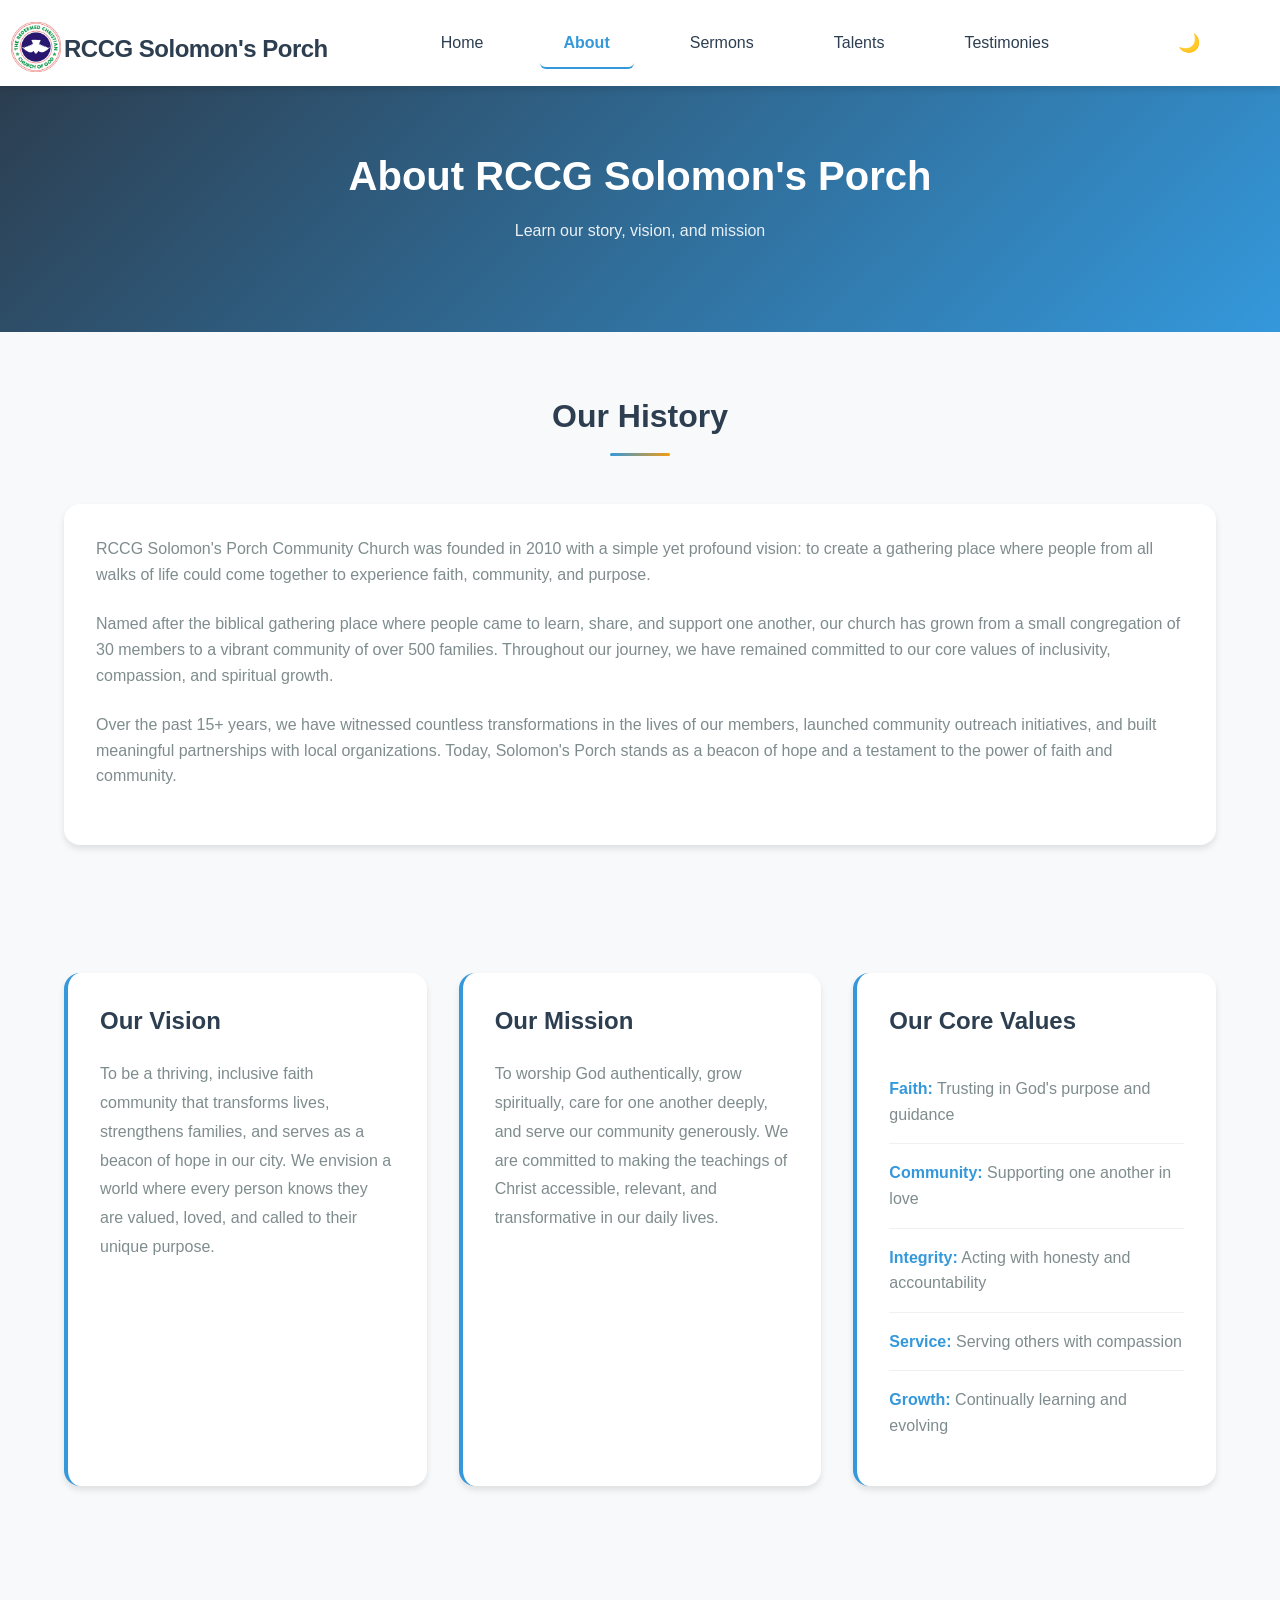
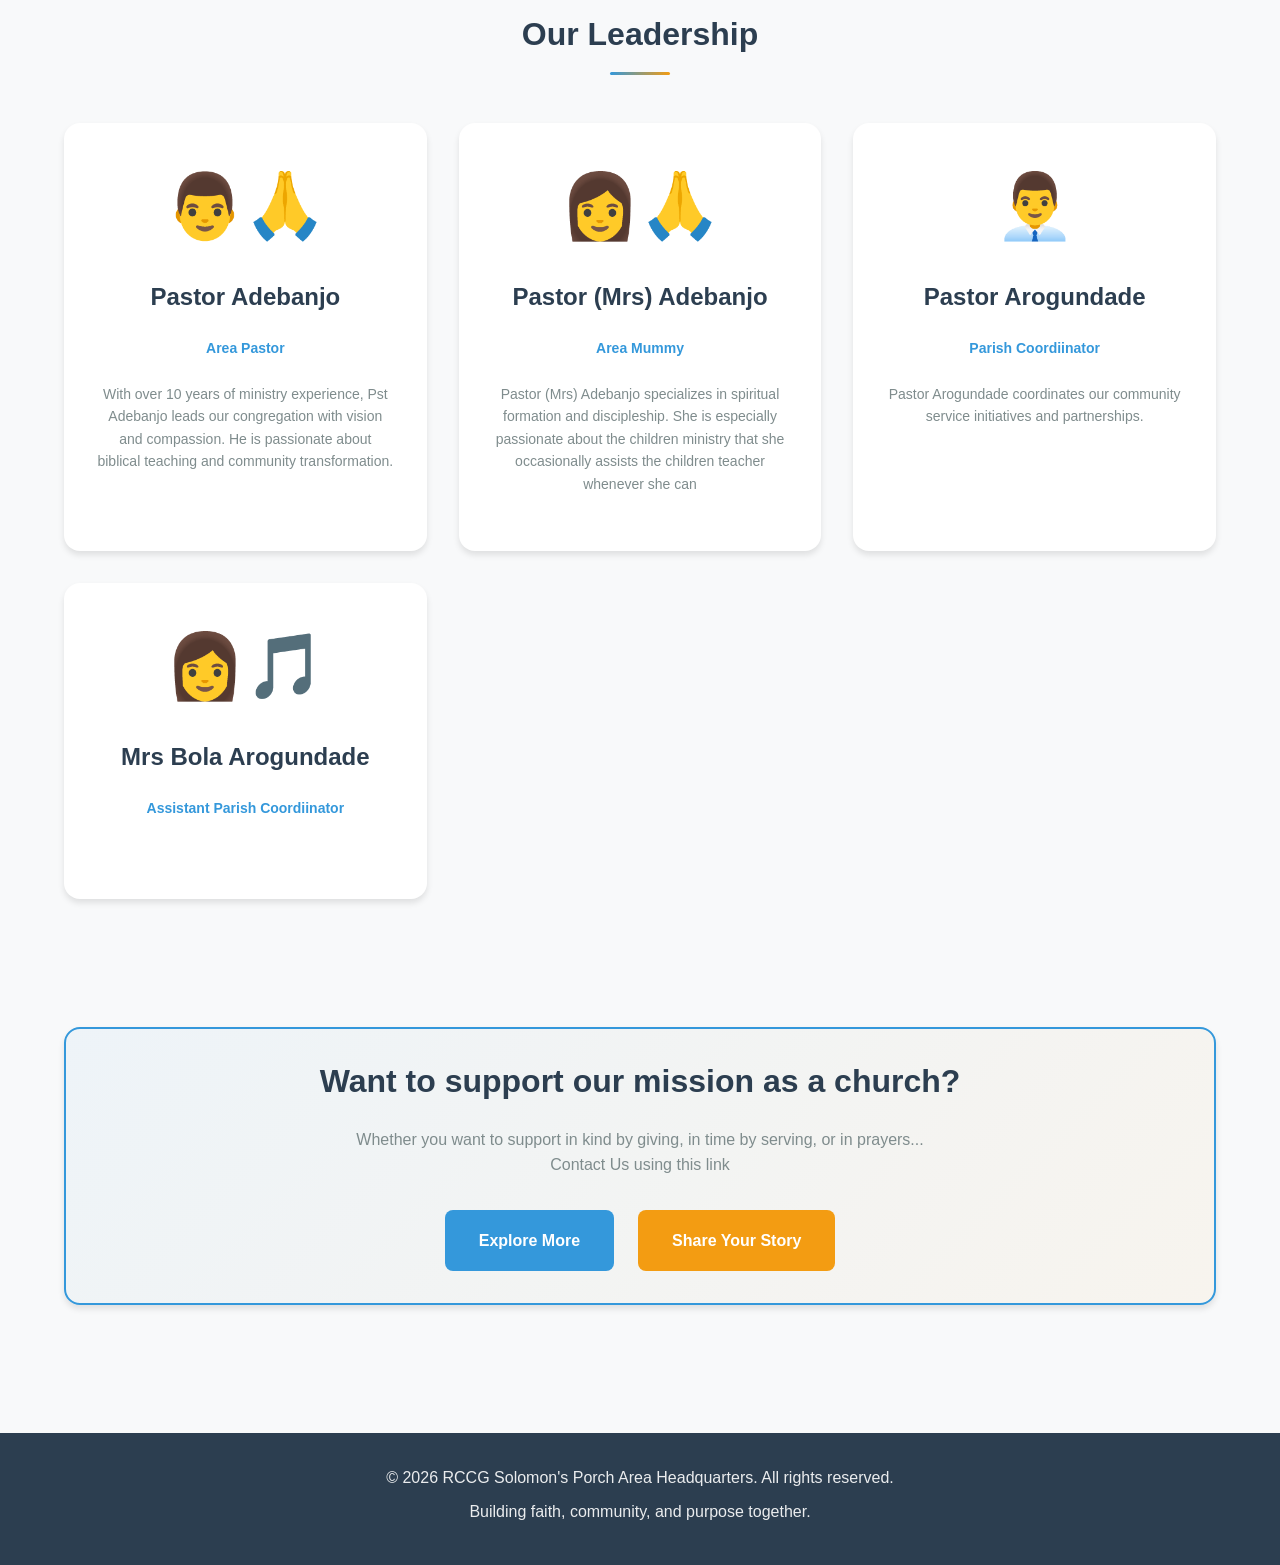
==== about.html @ d2334093 "Add backend storage for testimonies using Netlify Functions - Create testimonies.js Netlify function" ====
<!DOCTYPE html>
<html lang="en">
<head>
    <meta charset="UTF-8">
    <meta name="viewport" content="width=device-width, initial-scale=1.0">
    <title>About - RCCG Solomon's Porch Area</title>
    <link rel="stylesheet" href="css/styles.css">
</head>
<body>
    <!-- Navigation Header -->
    <header class="header">
        <nav class="navbar">
            <div class="navbar-container">
                <div class="navbar-brand">
                    <img src="images/rccglogo.png" alt="logo">
                    <h1 class="church-name">RCCG Solomon's Porch</h1>
                </div>
                <ul class="nav-menu">
                    <li><a href="index.html" class="nav-link">Home</a></li>
                    <li><a href="about.html" class="nav-link active">About</a></li>
                    <li><a href="sermons.html" class="nav-link">Sermons</a></li>
                    <li><a href="talents.html" class="nav-link">Talents</a></li>
                    <li><a href="testimonials.html" class="nav-link">Testimonies</a></li>
                </ul>
                <button class="dark-mode-toggle" id="darkModeBtn" aria-label="Toggle dark mode">🌙</button>
            </div>
        </nav>
    </header>

    <main>
        <!-- Page Header -->
        <section class="page-header">
            <div class="container">
                <h1>About RCCG Solomon's Porch</h1>
                <p>Learn our story, vision, and mission</p>
            </div>
        </section>

        <!-- Church History Section -->
        <section class="section">
            <div class="container">
                <h2 class="section-title">Our History</h2>
                <div class="content-box">
                    <p>RCCG Solomon's Porch Community Church was founded in 2010 with a simple yet profound vision: to create a gathering place where people from all walks of life could come together to experience faith, community, and purpose.</p>
                    <p>Named after the biblical gathering place where people came to learn, share, and support one another, our church has grown from a small congregation of 30 members to a vibrant community of over 500 families. Throughout our journey, we have remained committed to our core values of inclusivity, compassion, and spiritual growth.</p>
                    <p>Over the past 15+ years, we have witnessed countless transformations in the lives of our members, launched community outreach initiatives, and built meaningful partnerships with local organizations. Today, Solomon's Porch stands as a beacon of hope and a testament to the power of faith and community.</p>
                </div>
            </div>
        </section>

        <!-- Vision & Mission Section -->
        <section class="section vision-mission-section">
            <div class="container">
                <div class="vision-mission-grid">
                    <!-- Vision -->
                    <div class="vision-mission-card">
                        <h3>Our Vision</h3>
                        <p class="vision-mission-text">To be a thriving, inclusive faith community that transforms lives, strengthens families, and serves as a beacon of hope in our city. We envision a world where every person knows they are valued, loved, and called to their unique purpose.</p>
                    </div>

                    <!-- Mission -->
                    <div class="vision-mission-card">
                        <h3>Our Mission</h3>
                        <p class="vision-mission-text">To worship God authentically, grow spiritually, care for one another deeply, and serve our community generously. We are committed to making the teachings of Christ accessible, relevant, and transformative in our daily lives.</p>
                    </div>

                    <!-- Core Values -->
                    <div class="vision-mission-card">
                        <h3>Our Core Values</h3>
                        <ul class="values-list">
                            <li><strong>Faith:</strong> Trusting in God's purpose and guidance</li>
                            <li><strong>Community:</strong> Supporting one another in love</li>
                            <li><strong>Integrity:</strong> Acting with honesty and accountability</li>
                            <li><strong>Service:</strong> Serving others with compassion</li>
                            <li><strong>Growth:</strong> Continually learning and evolving</li>
                        </ul>
                    </div>
                </div>
            </div>
        </section>

        <!-- Leadership Section -->
        <section class="section">
            <div class="container">
                <h2 class="section-title">Our Leadership</h2>
                <div class="leadership-grid">
                    <!-- Pastor 1 -->
                    <div class="leadership-card">
                        <div class="leader-avatar">👨‍🙏</div>
                        <h3>Pastor Adebanjo</h3>
                        <p class="leadership-role">Area Pastor</p>
                        <p class="leadership-bio">With over 10 years of ministry experience, Pst Adebanjo leads our congregation with vision and compassion. He is passionate about biblical teaching and community transformation.</p>
                    </div>

                    <!-- Pastor 2 -->
                    <div class="leadership-card">
                        <div class="leader-avatar">👩‍🙏</div>
                        <h3>Pastor (Mrs) Adebanjo</h3>
                        <p class="leadership-role">Area Mummy</p>
                        <p class="leadership-bio">Pastor (Mrs) Adebanjo specializes in spiritual formation and discipleship. She is especially passionate about the children ministry that she occasionally assists the children teacher whenever she can</p>
                    </div>

                    <!-- Director -->
                    <div class="leadership-card">
                        <div class="leader-avatar">👨‍💼</div>
                        <h3>Pastor Arogundade</h3>
                        <p class="leadership-role">Parish Coordiinator</p>
                        <p class="leadership-bio">Pastor Arogundade coordinates our community service initiatives and partnerships.</p>
                    </div>

                    <!-- Music Director -->
                    <div class="leadership-card">
                        <div class="leader-avatar">👩‍🎵</div>
                        <h3>Mrs Bola Arogundade</h3>
                        <p class="leadership-role">Assistant Parish Coordiinator</p>
                        <p class="leadership-bio"></p>
                    </div>
                </div>
            </div>
        </section>

        <!-- Contact CTA Section -->
        <section class="section cta-section">
            <div class="container">
                <div class="content-box cta-box">
                    <h2>Want to support our mission as a church?</h2>
                    <p>Whether you want to support in kind by giving, in time by serving, or in prayers...<br>Contact Us using this link</p>
                    <div class="cta-buttons">
                        <a href="index.html" class="btn btn-primary">Explore More</a>
                        <a href="testimonials.html" class="btn btn-secondary">Share Your Story</a>
                    </div>
                </div>
            </div>
        </section>
    </main>

    <!-- Footer -->
    <footer class="footer">
        <div class="container">
            <p>&copy; 2026 RCCG Solomon's Porch Area Headquarters. All rights reserved.</p>
            <p>Building faith, community, and purpose together.</p>
        </div>
    </footer>

    <script src="js/main.js"></script>
</body>
</html>
---- css/styles.css ----
/* ========================================
   SOLOMON'S PORCH - CHURCH WEB APPLICATION
   Modern, Responsive, Church-Appropriate Design
   ======================================== */

/* ========================================
   1. CSS VARIABLES & ROOT STYLES
   ======================================== */

:root {
    /* Primary Colors - Church-Appropriate */
    --primary-color: #2c3e50;      /* Deep Navy Blue */
    --secondary-color: #3498db;    /* Soft Blue */
    --accent-color: #f39c12;       /* Gold */
    --success-color: #27ae60;      /* Soft Green */
    --danger-color: #e74c3c;       /* Soft Red */
    --light-bg: #f8f9fa;           /* Light Gray */
    --white: #ffffff;
    --dark-text: #2c3e50;
    --light-text: #7f8c8d;

    /* Dark Mode Colors */
    --dark-bg: #1a1a1a;
    --dark-card: #2d2d2d;
    --dark-text-primary: #f8f9fa;
    --dark-text-secondary: #b0b0b0;

    /* Spacing System */
    --spacing-xs: 0.5rem;
    --spacing-sm: 1rem;
    --spacing-md: 1.5rem;
    --spacing-lg: 2rem;
    --spacing-xl: 3rem;
    --spacing-2xl: 4rem;

    /* Typography */
    --font-family: 'Segoe UI', Tahoma, Geneva, Verdana, sans-serif;
    --font-size-xs: 0.75rem;
    --font-size-sm: 0.875rem;
    --font-size-base: 1rem;
    --font-size-lg: 1.125rem;
    --font-size-xl: 1.5rem;
    --font-size-2xl: 2rem;
    --font-size-3xl: 2.5rem;

    /* Border Radius */
    --radius-sm: 0.375rem;
    --radius-md: 0.5rem;
    --radius-lg: 1rem;
    --radius-xl: 1.5rem;

    /* Shadows */
    --shadow-sm: 0 1px 2px rgba(0, 0, 0, 0.05);
    --shadow-md: 0 4px 6px rgba(0, 0, 0, 0.1);
    --shadow-lg: 0 10px 15px rgba(0, 0, 0, 0.1);
    --shadow-xl: 0 20px 25px rgba(0, 0, 0, 0.15);

    /* Transitions */
    --transition: all 0.3s ease;
}

/* Dark Mode */
body.dark-mode {
    --light-bg: var(--dark-bg);
    --white: var(--dark-card);
    --dark-text: var(--dark-text-primary);
    --light-text: var(--dark-text-secondary);
}

/* ========================================
   2. RESET & BASE STYLES
   ======================================== */

* {
    margin: 0;
    padding: 0;
    box-sizing: border-box;
}

html {
    scroll-behavior: smooth;
}

body {
    font-family: var(--font-family);
    font-size: var(--font-size-base);
    line-height: 1.6;
    color: var(--dark-text);
    background-color: var(--light-bg);
    transition: var(--transition);
}

img{
    width: 50px;
    display: flex;
    align-items: center;
    justify-content: center;
    margin-left: -20%;
    margin-top: 0;
    margin-bottom: -15%;
}

.gallery-grid {
    display: grid;
    grid-template-columns: repeat(auto-fit, minmax(250px, 1fr));
    gap: var(--spacing-lg);
    margin-top: var(--spacing-lg);
}

.gallery-grid img {
    width: 100%;
    height: 250px;
    object-fit: cover;
    border-radius: 30px;
    display: block;
}

.gallery-grid h1 {
    text-align: center;
    font-size: var(--font-size-lg);
    margin-top: var(--spacing-md);
    margin-bottom: 0;
}

.gallery-grid img:hover{
    transform: translateY(-20px);
    transition: background 0.5s, transform 0.5s;
}

/* Excerpts Section */
.excerpts-grid {
    display: grid;
    grid-template-columns: repeat(auto-fit, minmax(250px, 1fr));
    gap: var(--spacing-lg);
    margin-top: var(--spacing-lg);
}

.excerpt-item {
    text-align: center;
    background-color: var(--white);
    border-radius: var(--radius-lg);
    padding: var(--spacing-md);
    box-shadow: var(--shadow-md);
    transition: var(--transition);
}

.excerpt-item:hover {
    transform: translateY(-5px);
    box-shadow: var(--shadow-lg);
}

.excerpt-item img {
    width: 100%;
    height: 200px;
    object-fit: cover;
    border-radius: var(--radius-md);
    margin-bottom: var(--spacing-sm);
    margin-left: auto;
}

.excerpt-caption {
    font-size: var(--font-size-sm);
    color: var(--dark-text);
    font-weight: 500;
    margin: 0;
}

/* ========================================
   3. TYPOGRAPHY
   ======================================== */

h1, h2, h3, h4, h5, h6 {
    font-weight: 600;
    line-height: 1.3;
    margin-bottom: var(--spacing-md);
    color: var(--primary-color);
}

h1 {
    font-size: var(--font-size-3xl);
}

h2 {
    font-size: var(--font-size-2xl);
}

h3 {
    font-size: var(--font-size-xl);
}

p {
    margin-bottom: var(--spacing-md);
    color: var(--light-text);
}

a {
    color: var(--secondary-color);
    text-decoration: none;
    transition: var(--transition);
}

a:hover {
    color: var(--accent-color);
}

/* ========================================
   4. CONTAINER & LAYOUT UTILITIES
   ======================================== */

.container {
    max-width: 1200px;
    margin: 0 auto;
    padding: 0 var(--spacing-md);
}

.section {
    padding: var(--spacing-2xl) 0;
}

.section-title {
    text-align: center;
    margin-bottom: var(--spacing-xl);
    position: relative;
    display: inline-block;
    width: 100%;
}

.section-title::after {
    content: '';
    display: block;
    width: 60px;
    height: 3px;
    background: linear-gradient(90deg, var(--secondary-color), var(--accent-color));
    margin: var(--spacing-sm) auto 0;
    border-radius: var(--radius-md);
}

.section-footer {
    text-align: center;
    margin-top: var(--spacing-xl);
}

/* ========================================
   5. HEADER & NAVIGATION
   ======================================== */

.header {
    background-color: var(--white);
    box-shadow: var(--shadow-md);
    position: sticky;
    top: 0;
    z-index: 100;
    transition: var(--transition);
}

.navbar {
    padding: var(--spacing-sm) 0;
    position: relative;
}

.navbar-container {
    max-width: 1200px;
    margin: 0 auto;
    padding: 0 var(--spacing-md);
    display: flex;
    justify-content: space-between;
    align-items: center;
    flex-wrap: wrap;
    gap: var(--spacing-md);
    position: relative;
}

.navbar-brand {
    flex-shrink: 0;
}

.church-name {
    font-size: var(--font-size-xl);
    color: var(--primary-color);
    margin: 0;
    font-weight: 700;
    letter-spacing: -0.5px;
}

.nav-menu {
    display: flex;
    list-style: none;
    gap: var(--spacing-lg);
    flex: 1;
    justify-content: center;
}

.nav-link {
    font-weight: 500;
    color: var(--dark-text);
    padding: var(--spacing-sm) var(--spacing-md);
    border-radius: var(--radius-sm);
    transition: var(--transition);
    position: relative;
}

.nav-link:hover {
    color: var(--secondary-color);
    background-color: rgba(52, 152, 219, 0.1);
}

.nav-link.active {
    color: var(--secondary-color);
    font-weight: 600;
    border-bottom: 2px solid var(--secondary-color);
}

/* Dark Mode Toggle */
.dark-mode-toggle {
    background: none;
    border: none;
    font-size: var(--font-size-lg);
    cursor: pointer;
    padding: var(--spacing-sm);
    border-radius: var(--radius-md);
    transition: var(--transition);
    display: flex;
    align-items: center;
    justify-content: center;
}

.dark-mode-toggle:hover {
    background-color: rgba(52, 152, 219, 0.1);
    transform: scale(1.1);
}

/* ========================================
   6. HERO SECTION
   ======================================== */

.hero {
    background: linear-gradient(135deg, var(--primary-color), var(--secondary-color));
    color: var(--white);
    padding: var(--spacing-2xl) var(--spacing-md);
    text-align: center;
    position: relative;
    overflow: hidden;
    min-height: 500px;
    display: flex;
    align-items: center;
    justify-content: center;
}

.hero::before {
    content: '';
    position: absolute;
    top: -50%;
    right: -10%;
    width: 600px;
    height: 600px;
    background: radial-gradient(circle, rgba(243, 156, 18, 0.1) 0%, transparent 70%);
    border-radius: 50%;
    animation: float 20s ease-in-out infinite;
}

.hero-overlay {
    position: absolute;
    top: 0;
    left: 0;
    right: 0;
    bottom: 0;
    background: rgba(0, 0, 0, 0.2);
    z-index: 1;
}

.hero-content {
    position: relative;
    z-index: 2;
    max-width: 800px;
}

.hero-title {
    font-size: var(--font-size-3xl);
    margin-bottom: var(--spacing-md);
    color: var(--white);
}

.hero-motto {
    font-size: var(--font-size-lg);
    margin-bottom: var(--spacing-xl);
    color: rgba(255, 255, 255, 0.9);
    font-style: italic;
}

.hero-buttons {
    display: flex;
    gap: var(--spacing-md);
    justify-content: center;
    flex-wrap: wrap;
}

/* ========================================
   7. BUTTONS
   ======================================== */

.btn {
    display: inline-block;
    padding: var(--spacing-sm) var(--spacing-lg);
    border: 2px solid transparent;
    border-radius: var(--radius-md);
    font-weight: 600;
    cursor: pointer;
    transition: var(--transition);
    text-align: center;
    font-size: var(--font-size-base);
    white-space: nowrap;
}

.btn:hover {
    transform: translateY(-2px);
    box-shadow: var(--shadow-lg);
}

.btn:active {
    transform: translateY(0);
}

.btn-primary {
    background-color: var(--secondary-color);
    color: var(--white);
}

.btn-primary:hover {
    background-color: #2980b9;
    color: var(--white);
}

.btn-secondary {
    background-color: var(--accent-color);
    color: var(--white);
}

.btn-secondary:hover {
    background-color: #e67e22;
    color: var(--white);
}

.btn-outline {
    border: 2px solid var(--secondary-color);
    color: var(--secondary-color);
    background-color: transparent;
}

.btn-outline:hover {
    background-color: var(--secondary-color);
    color: var(--white);
}

.btn-danger {
    background-color: var(--danger-color);
    color: var(--white);
}

.btn-danger:hover {
    background-color: #c0392b;
}

.btn.full-width {
    width: 100%;
}

/* ========================================
   8. FORMS
   ======================================== */

.form {
    display: flex;
    flex-direction: column;
    gap: var(--spacing-md);
}

.form-group {
    display: flex;
    flex-direction: column;
}

.form-group label {
    margin-bottom: var(--spacing-xs);
    font-weight: 500;
    color: var(--dark-text);
}

.form-group input,
.form-group textarea,
.form-group select {
    padding: var(--spacing-sm);
    border: 1px solid #e0e0e0;
    border-radius: var(--radius-md);
    font-family: var(--font-family);
    font-size: var(--font-size-base);
    color: var(--dark-text);
    background-color: var(--white);
    transition: var(--transition);
}

.form-group input:focus,
.form-group textarea:focus,
.form-group select:focus {
    outline: none;
    border-color: var(--secondary-color);
    box-shadow: 0 0 0 3px rgba(52, 152, 219, 0.1);
}

.form-group textarea {
    resize: vertical;
}

/* ========================================
   9. CARDS & COMPONENTS
   ======================================== */

.form-card,
.content-box {
    background-color: var(--white);
    border-radius: var(--radius-lg);
    padding: var(--spacing-lg);
    box-shadow: var(--shadow-md);
    transition: var(--transition);
}

.form-card:hover,
.content-box:hover {
    box-shadow: var(--shadow-lg);
}

.sermon-card,
.talent-card,
.testimony-card,
.info-card,
.leadership-card {
    background-color: var(--white);
    border-radius: var(--radius-lg);
    padding: var(--spacing-lg);
    box-shadow: var(--shadow-md);
    transition: var(--transition);
    display: flex;
    flex-direction: column;
}

.sermon-card:hover,
.talent-card:hover,
.testimony-card:hover,
.info-card:hover,
.leadership-card:hover {
    box-shadow: var(--shadow-lg);
    transform: translateY(-4px);
}

.card-header {
    margin-bottom: var(--spacing-md);
    padding-bottom: var(--spacing-md);
    border-bottom: 1px solid #f0f0f0;
}

.card-title {
    font-size: var(--font-size-lg);
    margin: 0 0 var(--spacing-sm) 0;
    color: var(--primary-color);
}

.card-subtitle {
    font-size: var(--font-size-sm);
    color: var(--light-text);
    margin: 0;
}

.card-content {
    flex-grow: 1;
    margin-bottom: var(--spacing-md);
}

.card-footer {
    display: flex;
    gap: var(--spacing-sm);
    padding-top: var(--spacing-md);
    border-top: 1px solid #f0f0f0;
}

.card-footer button,
.card-footer a {
    flex: 1;
}

/* ========================================
   10. GRIDS & LAYOUTS
   ======================================== */

.sermons-grid,
.talents-grid,
.testimonies-list {
    display: grid;
    grid-template-columns: repeat(auto-fill, minmax(300px, 1fr));
    gap: var(--spacing-lg);
    margin-top: var(--spacing-lg);
}

.sermons-list,
.talents-list {
    display: flex;
    flex-direction: column;
    gap: var(--spacing-lg);
}

.sermon-card,
.talent-card,
.testimony-card {
    display: flex;
    flex-direction: column;
}

.info-cards {
    display: grid;
    grid-template-columns: repeat(auto-fit, minmax(250px, 1fr));
    gap: var(--spacing-lg);
}

.leadership-grid {
    display: grid;
    grid-template-columns: repeat(auto-fit, minmax(280px, 1fr));
    gap: var(--spacing-lg);
}

.vision-mission-grid {
    display: grid;
    grid-template-columns: repeat(auto-fit, minmax(300px, 1fr));
    gap: var(--spacing-lg);
}

.two-column-layout {
    display: grid;
    grid-template-columns: 1fr 1fr;
    gap: var(--spacing-xl);
}

/* ========================================
   11. PAGE HEADER
   ======================================== */

.page-header {
    background: linear-gradient(135deg, var(--primary-color), var(--secondary-color));
    color: var(--white);
    padding: var(--spacing-2xl) var(--spacing-md);
    text-align: center;
}

.page-header h1 {
    color: var(--white);
    margin-bottom: var(--spacing-sm);
}

.page-header p {
    color: rgba(255, 255, 255, 0.9);
}

/* ========================================
   12. FOOTER
   ======================================== */

.footer {
    background-color: var(--primary-color);
    color: var(--white);
    text-align: center;
    padding: var(--spacing-lg) var(--spacing-md);
    margin-top: var(--spacing-2xl);
}

.footer p {
    margin-bottom: var(--spacing-xs);
    color: rgba(255, 255, 255, 0.9);
}

/* ========================================
   13. FILTERS & SEARCH
   ======================================== */

.filters-section {
    background-color: var(--white);
    border-radius: var(--radius-lg);
    padding: var(--spacing-lg);
    margin-bottom: var(--spacing-lg);
    box-shadow: var(--shadow-md);
    display: flex;
    flex-wrap: wrap;
    gap: var(--spacing-md);
    align-items: flex-end;
}

.filter-group {
    display: flex;
    flex-direction: column;
    gap: var(--spacing-xs);
    flex: 1;
    min-width: 200px;
}

.filter-group label {
    font-weight: 500;
    color: var(--dark-text);
}

.filter-input,
.filter-select {
    padding: var(--spacing-sm);
    border: 1px solid #e0e0e0;
    border-radius: var(--radius-md);
    font-size: var(--font-size-base);
    color: var(--dark-text);
    background-color: var(--white);
    cursor: pointer;
    transition: var(--transition);
}

.filter-input:focus,
.filter-select:focus {
    outline: none;
    border-color: var(--secondary-color);
    box-shadow: 0 0 0 3px rgba(52, 152, 219, 0.1);
}

.stats {
    display: flex;
    gap: var(--spacing-md);
    align-items: flex-end;
}

.stats p {
    margin: 0;
    font-weight: 500;
}

/* ========================================
   14. MODALS
   ======================================== */

.modal {
    position: fixed;
    top: 0;
    left: 0;
    width: 100%;
    height: 100%;
    background-color: rgba(0, 0, 0, 0.5);
    display: flex;
    align-items: center;
    justify-content: center;
    z-index: 1000;
    animation: fadeIn 0.3s ease;
}

.modal.hidden {
    display: none;
}

.modal-content {
    background-color: var(--white);
    border-radius: var(--radius-lg);
    padding: var(--spacing-lg);
    max-width: 500px;
    width: 90%;
    max-height: 90vh;
    overflow-y: auto;
    box-shadow: var(--shadow-xl);
    position: relative;
    animation: slideUp 0.3s ease;
}

.modal-close {
    position: absolute;
    top: var(--spacing-md);
    right: var(--spacing-md);
    background: none;
    border: none;
    font-size: var(--font-size-xl);
    cursor: pointer;
    color: var(--light-text);
    transition: var(--transition);
}

.modal-close:hover {
    color: var(--primary-color);
    transform: scale(1.2);
}

.modal-title {
    font-size: var(--font-size-xl);
    margin-bottom: var(--spacing-md);
}

.modal-description,
.modal-pastor,
.modal-skill,
.modal-contact-info {
    margin-bottom: var(--spacing-md);
}

.modal-player {
    margin: var(--spacing-lg) 0;
}

.modal-player audio {
    width: 100%;
}

.contact-highlight {
    background-color: #fff3cd;
    padding: var(--spacing-sm) var(--spacing-md);
    border-radius: var(--radius-md);
    border-left: 4px solid var(--accent-color);
    font-weight: 600;
}

/* ========================================
   15. SPECIAL COMPONENTS
   ======================================== */

.info-card {
    text-align: center;
}

.card-icon {
    font-size: 3rem;
    margin-bottom: var(--spacing-md);
}

.leadership-card {
    text-align: center;
}

.leader-avatar {
    font-size: 4rem;
    margin-bottom: var(--spacing-md);
}

.leadership-role {
    color: var(--secondary-color);
    font-weight: 600;
    font-size: var(--font-size-sm);
}

.leadership-bio {
    font-size: var(--font-size-sm);
    color: var(--light-text);
}

.vision-mission-card {
    background-color: var(--white);
    padding: var(--spacing-lg);
    border-radius: var(--radius-lg);
    box-shadow: var(--shadow-md);
    border-left: 4px solid var(--secondary-color);
}

.vision-mission-text {
    font-size: var(--font-size-base);
    line-height: 1.8;
    color: var(--light-text);
}

.values-list {
    list-style: none;
    padding: 0;
}

.values-list li {
    padding: var(--spacing-sm) 0;
    border-bottom: 1px solid #f0f0f0;
    color: var(--light-text);
}

.values-list li:last-child {
    border-bottom: none;
}

.values-list strong {
    color: var(--secondary-color);
}

/* Testimony Engagement */
.testimony-stats {
    display: flex;
    gap: var(--spacing-lg);
    align-items: center;
    padding-top: var(--spacing-md);
    border-top: 1px solid #f0f0f0;
}

.stat-item {
    display: flex;
    align-items: center;
    gap: var(--spacing-xs);
}

.like-button {
    background: none;
    border: none;
    cursor: pointer;
    font-size: var(--font-size-lg);
    transition: var(--transition);
    padding: var(--spacing-xs);
}

.like-button:hover {
    transform: scale(1.2);
}

.like-button.liked {
    color: var(--danger-color);
}

.like-count {
    font-size: var(--font-size-sm);
    color: var(--light-text);
}

/* Posted Date */
.posted-date {
    font-size: var(--font-size-sm);
    color: var(--light-text);
    margin-top: var(--spacing-sm);
}

.placeholder-text {
    text-align: center;
    color: var(--light-text);
    padding: var(--spacing-xl) var(--spacing-md);
}

/* Availability Badge */
.availability-badge {
    display: inline-block;
    padding: var(--spacing-xs) var(--spacing-md);
    border-radius: var(--radius-md);
    font-size: var(--font-size-sm);
    font-weight: 600;
}

.availability-badge.available {
    background-color: #d4edda;
    color: #155724;
}

.availability-badge.limited {
    background-color: #fff3cd;
    color: #856404;
}

.availability-badge.unavailable {
    background-color: #f8d7da;
    color: #721c24;
}

.cta-box {
    text-align: center;
    background: linear-gradient(135deg, rgba(52, 152, 219, 0.05), rgba(243, 156, 18, 0.05));
    border: 2px solid var(--secondary-color);
}

.cta-box h2 {
    color: var(--primary-color);
}

.cta-buttons {
    display: flex;
    gap: var(--spacing-md);
    justify-content: center;
    margin-top: var(--spacing-lg);
    flex-wrap: wrap;
}

/* ========================================
   16. ANIMATIONS
   ======================================== */

@keyframes fadeIn {
    from {
        opacity: 0;
    }
    to {
        opacity: 1;
    }
}

@keyframes slideUp {
    from {
        transform: translateY(20px);
        opacity: 0;
    }
    to {
        transform: translateY(0);
        opacity: 1;
    }
}

@keyframes float {
    0%, 100% {
        transform: translateY(0px);
    }
    50% {
        transform: translateY(20px);
    }
}

@keyframes slideInLeft {
    from {
        transform: translateX(-20px);
        opacity: 0;
    }
    to {
        transform: translateX(0);
        opacity: 1;
    }
}

.sermon-card,
.talent-card,
.testimony-card,
.info-card,
.leadership-card {
    animation: slideInLeft 0.5s ease;
}

/* ========================================
   17. RESPONSIVE DESIGN
   ======================================== */

/* Tablet */
@media (max-width: 800px) {
    .navbar-container {
        flex-direction: column;
        gap: var(--spacing-sm);
    }

    .nav-menu {
        flex-wrap: wrap;
        gap: var(--spacing-md);
        justify-content: center;
    }

    .hero-title {
        font-size: var(--font-size-2xl);
    }

    .hero-motto {
        font-size: var(--font-size-base);
    }

    .hero-buttons {
        flex-direction: column;
    }

    .hero-buttons .btn {
        width: 100%;
    }

    .two-column-layout {
        grid-template-columns: 1fr;
        gap: var(--spacing-lg);
    }

    .sermons-grid,
    .talents-grid,
    .testimonies-list {
        grid-template-columns: 1fr;
    }

    .filters-section {
        flex-direction: column;
    }

    .filter-group {
        width: 100%;
    }

    h1 {
        font-size: var(--font-size-2xl);
    }

    h2 {
        font-size: var(--font-size-xl);
    }

    .section {
        padding: var(--spacing-xl) 0;
    }

    .cta-buttons {
        flex-direction: column;
    }

    .cta-buttons .btn {
        width: 100%;
    }
}

/* Mobile */
@media (max-width: 480px) {
    :root {
        --spacing-lg: 1.5rem;
        --spacing-xl: 2rem;
        --spacing-2xl: 2.5rem;
    }

    .navbar-container {
        padding: 0 var(--spacing-sm);
    }

    .church-name {
        font-size: var(--font-size-lg);
    }

    .nav-menu {
        gap: var(--spacing-sm);
    }

    .nav-link {
        padding: var(--spacing-xs) var(--spacing-sm);
        font-size: var(--font-size-sm);
    }

    .hero {
        padding: var(--spacing-xl) var(--spacing-sm);
        min-height: 350px;
    }

    .hero-title {
        font-size: var(--font-size-xl);
    }

    .hero-motto {
        font-size: var(--font-size-sm);
    }

    .form-card,
    .content-box {
        padding: var(--spacing-md);
    }

    .section-title {
        font-size: var(--font-size-xl);
    }

    .card-icon {
        font-size: 2.5rem;
    }

    .leader-avatar {
        font-size: 3rem;
    }

    .page-header {
        padding: var(--spacing-xl) var(--spacing-sm);
    }

    .page-header h1 {
        font-size: var(--font-size-2xl);
    }

    .modal-content {
        width: 95%;
        padding: var(--spacing-md);
    }

    .filters-section {
        padding: var(--spacing-md);
    }

    .stats {
        flex-direction: column;
        align-items: flex-start;
    }

    img{
        margin-left: -25%;
    }

    .gallery-grid {
        grid-template-columns: 1fr;
    }

    .gallery-grid img{
        width: 130%;
        height: 200px;
        border-radius: 15px;
    }

    .gallery-grid h1{
        font-size: var(--font-size-lg);
    }

    .excerpts-grid {
        grid-template-columns: 1fr;
        gap: var(--spacing-md);
    }

    .excerpt-item img {
        height: 150px;
    }
}

/* ========================================
   18. UTILITY CLASSES
   ======================================== */

.text-center {
    text-align: center;
}

.text-muted {
    color: var(--light-text);
}

.mt-md {
    margin-top: var(--spacing-md);
}

.mb-md {
    margin-bottom: var(--spacing-md);
}

.hidden {
    display: none;
}

.sr-only {
    position: absolute;
    width: 1px;
    height: 1px;
    padding: 0;
    margin: -1px;
    overflow: hidden;
    clip: rect(0, 0, 0, 0);
    white-space: nowrap;
    border: 0;
}
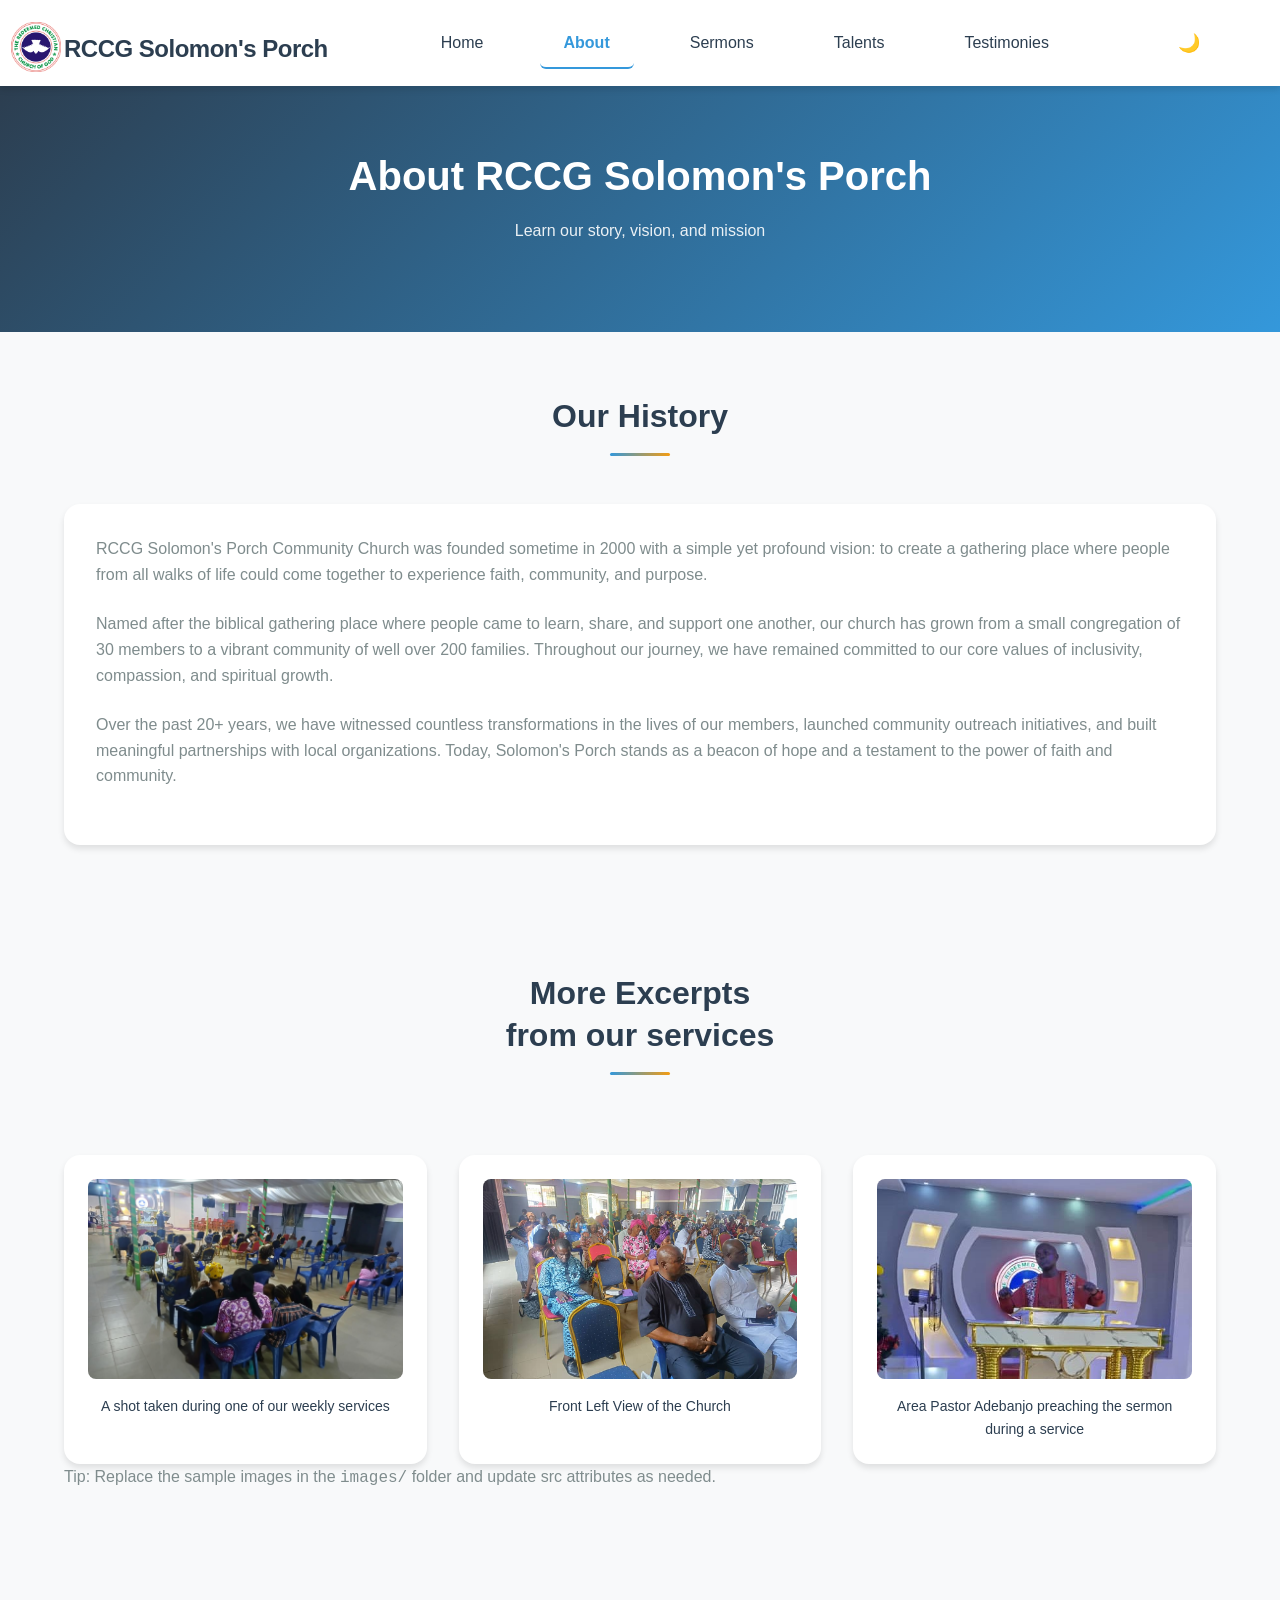
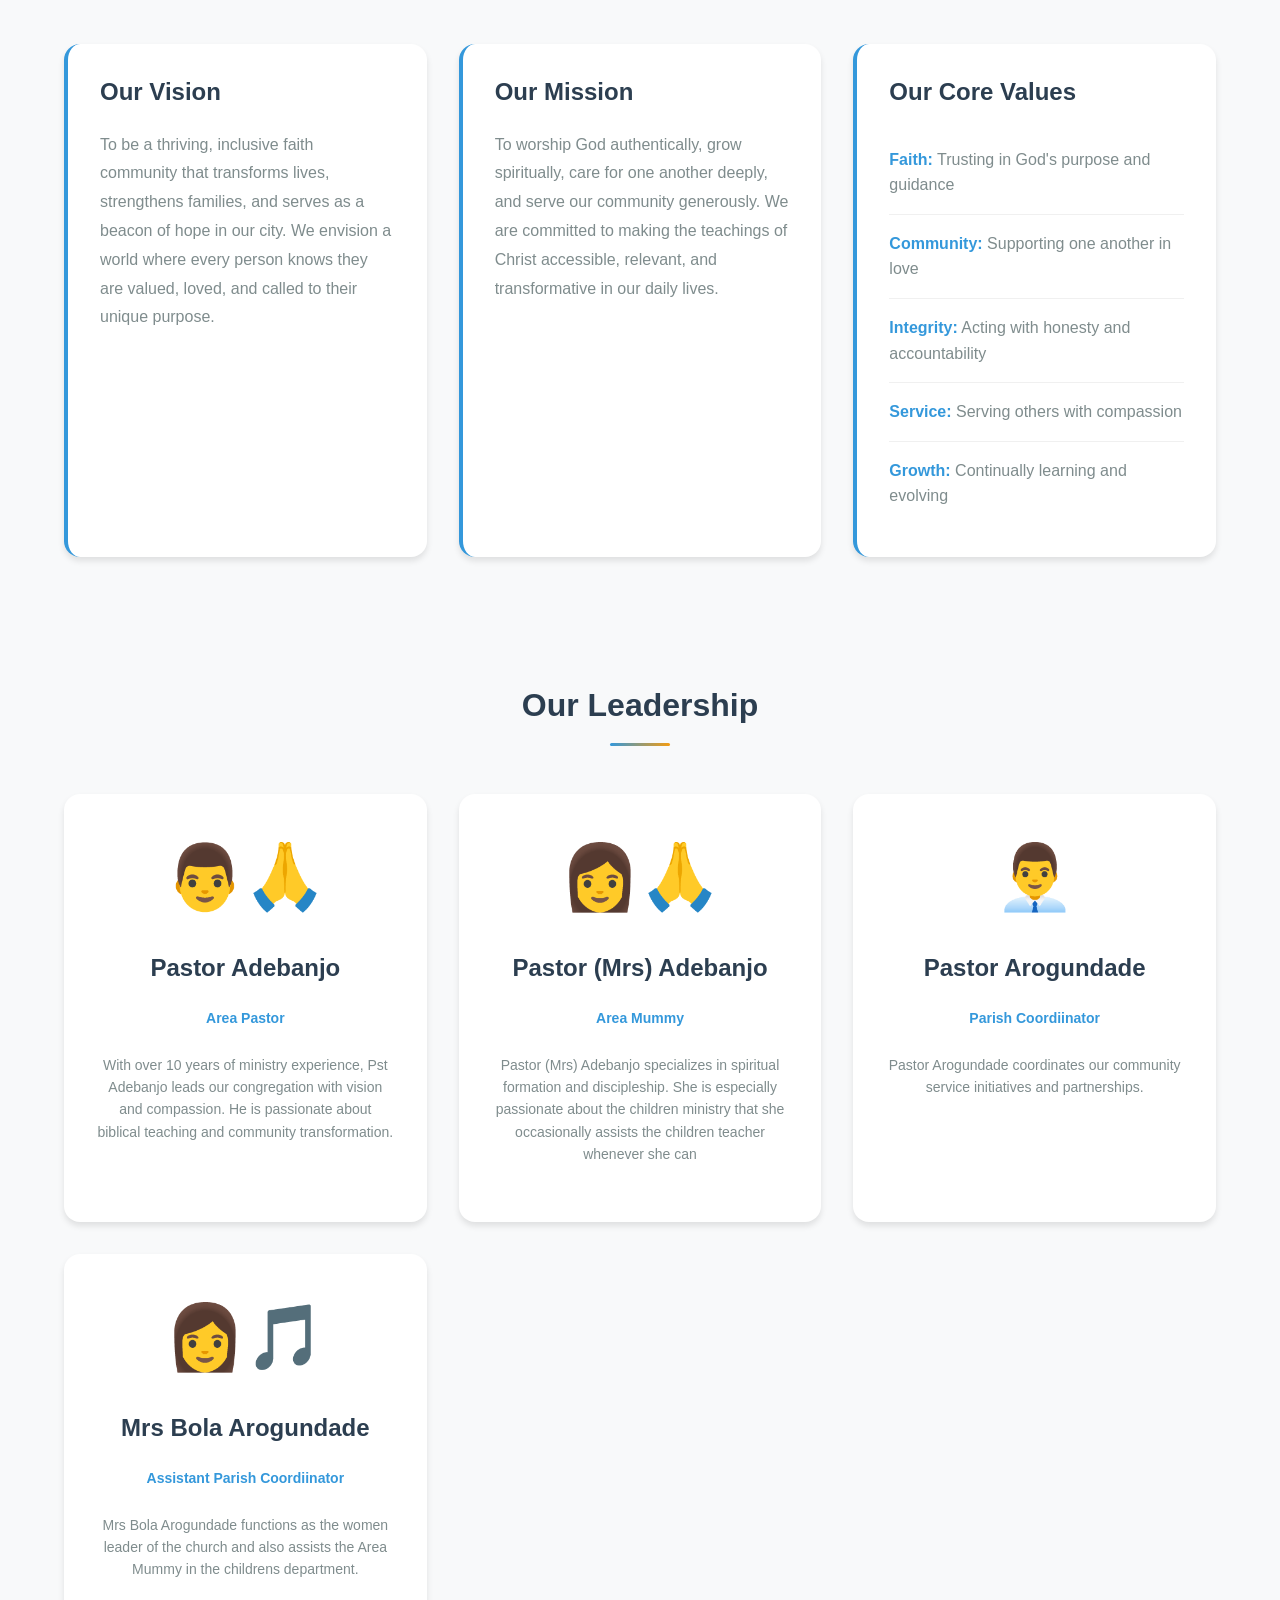
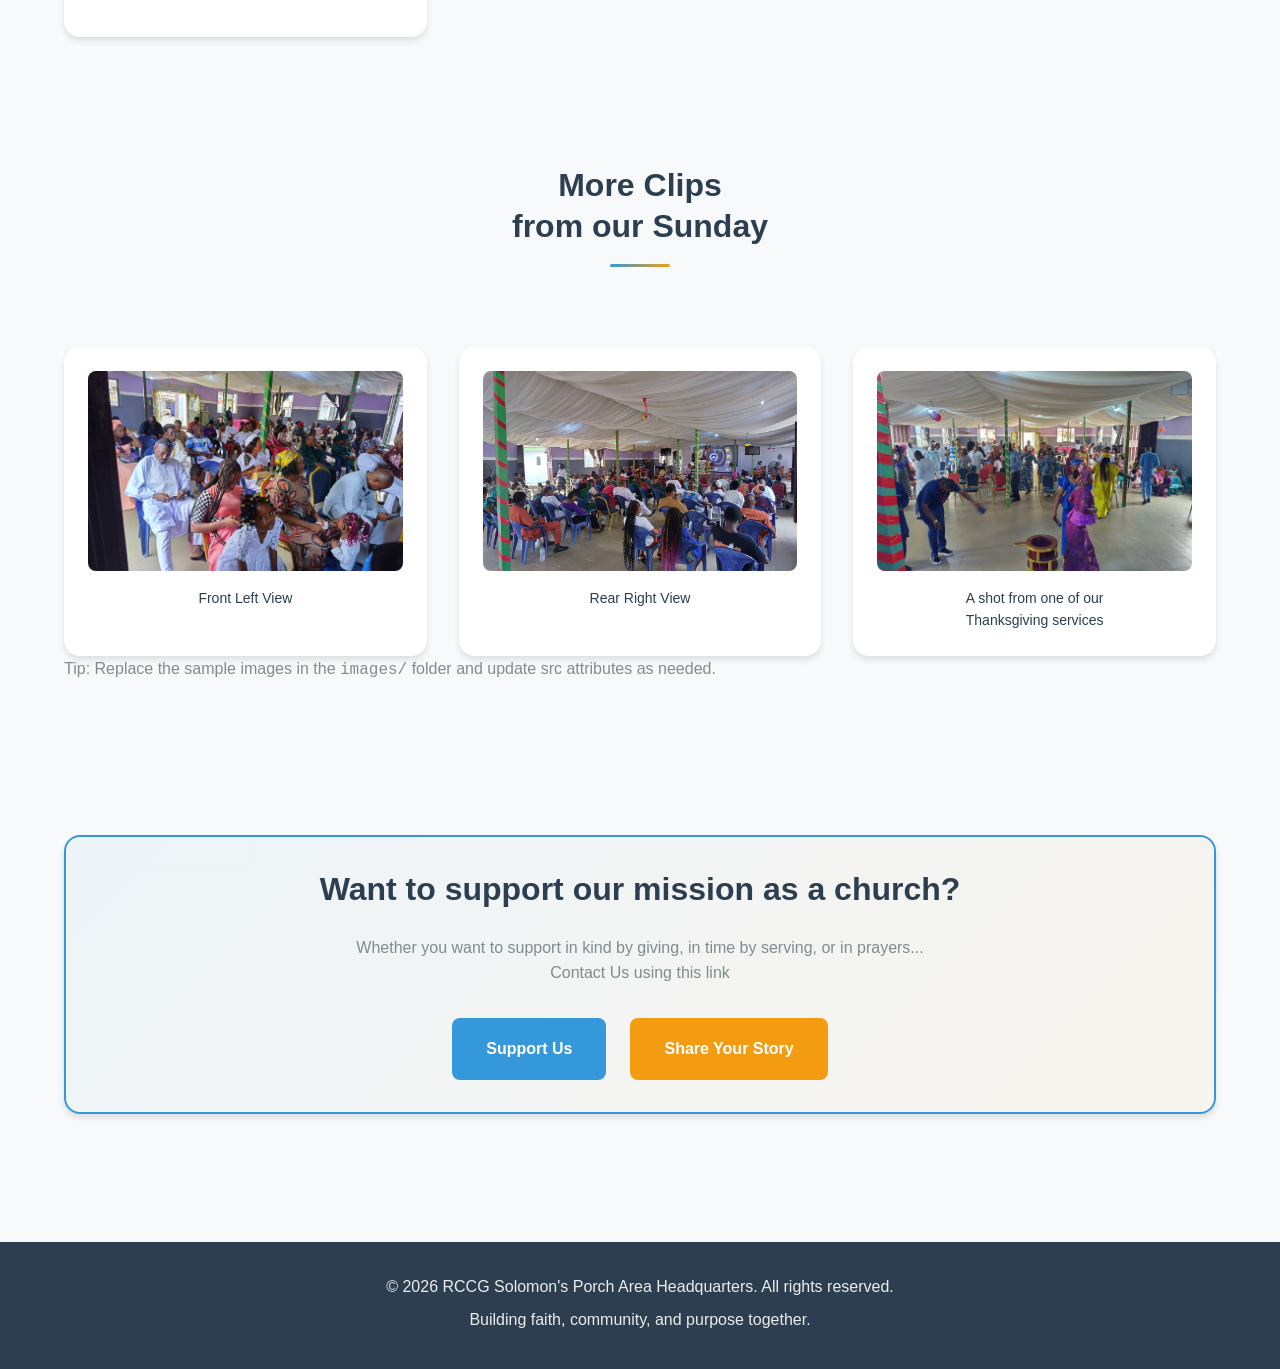
==== commit 50c94910: "Prepare site for Netlify deployment" ====
--- a/about.html
+++ b/about.html
@@ -41,9 +41,48 @@
             <div class="container">
                 <h2 class="section-title">Our History</h2>
                 <div class="content-box">
-                    <p>RCCG Solomon's Porch Community Church was founded in 2010 with a simple yet profound vision: to create a gathering place where people from all walks of life could come together to experience faith, community, and purpose.</p>
-                    <p>Named after the biblical gathering place where people came to learn, share, and support one another, our church has grown from a small congregation of 30 members to a vibrant community of over 500 families. Throughout our journey, we have remained committed to our core values of inclusivity, compassion, and spiritual growth.</p>
-                    <p>Over the past 15+ years, we have witnessed countless transformations in the lives of our members, launched community outreach initiatives, and built meaningful partnerships with local organizations. Today, Solomon's Porch stands as a beacon of hope and a testament to the power of faith and community.</p>
+                    <p>RCCG Solomon's Porch Community Church was founded sometime in 2000 with a simple yet profound vision: to create a gathering place where people from all walks of life could come together to experience faith, community, and purpose.</p>
+                    <p>Named after the biblical gathering place where people came to learn, share, and support one another, our church has grown from a small congregation of 30 members to a vibrant community of well over 200 families. Throughout our journey, we have remained committed to our core values of inclusivity, compassion, and spiritual growth.</p>
+                    <p>Over the past 20+ years, we have witnessed countless transformations in the lives of our members, launched community outreach initiatives, and built meaningful partnerships with local organizations. Today, Solomon's Porch stands as a beacon of hope and a testament to the power of faith and community.</p>
+                </div>
+            </div>
+        </section>
+
+        <!-- Excerpts Section -->
+        <section class="section excerpts-section">
+            <div class="container">
+                <h2 class="section-title">More Excerpts <br>from our services</h2>
+                <div class="excerpts-grid">
+                    <div class="excerpt-item">
+                        <a href="images/excerpt1.jpg" class="lightbox-link" data-caption="Caption for excerpt 1">
+                            <img src="images/digdeep.jpeg" alt="dd" loading="lazy">
+                        </a>
+                        <p class="excerpt-caption">A shot taken during one of our weekly services</p>
+                    </div>
+                    <div class="excerpt-item">
+                        <a href="images/excerpt2.jpg" class="lightbox-link" data-caption="Caption for excerpt 2">
+                            <img src="images/frontleftview.jpeg" alt="frontleft" loading="lazy">
+                        </a>
+                        <p class="excerpt-caption">Front Left View of the Church</p>
+                    </div>
+                    <div class="excerpt-item">
+                        <a href="images/excerpt3.jpg" class="lightbox-link" data-caption="Caption for excerpt 3">
+                            <img src="images/areapastor2.jpeg" alt="areapastor" loading="lazy">
+                        </a>
+                        <p class="excerpt-caption">Area Pastor Adebanjo preaching the sermon <br>during a service</p>
+                    </div>
+                </div>
+                <p class="muted-text">Tip: Replace the sample images in the <code>images/</code> folder and update src attributes as needed.</p>
+
+                <!-- Lightbox Modal -->
+                <div id="lightbox" class="modal hidden" aria-hidden="true" role="dialog" aria-label="Image lightbox">
+                    <button class="lightbox-close" aria-label="Close">&times;</button>
+                    <button class="lightbox-nav prev" aria-label="Previous">‹</button>
+                    <div class="lightbox-content">
+                        <img class="lightbox-img" src="" alt="">
+                        <p class="lightbox-caption"></p>
+                    </div>
+                    <button class="lightbox-nav next" aria-label="Next">›</button>
                 </div>
             </div>
         </section>
@@ -113,8 +152,46 @@
                         <div class="leader-avatar">👩‍🎵</div>
                         <h3>Mrs Bola Arogundade</h3>
                         <p class="leadership-role">Assistant Parish Coordiinator</p>
-                        <p class="leadership-bio"></p>
-                    </div>
+                        <p class="leadership-bio">Mrs Bola Arogundade functions as the women leader of the church and also assists the Area Mummy in the childrens department.</p>
+                    </div>
+                </div>
+            </div>
+        </section>
+
+        <section class="section excerpts-section">
+            <div class="container">
+                <h2 class="section-title">More Clips <br>from our Sunday</h2>
+                <div class="excerpts-grid">
+                    <div class="excerpt-item">
+                        <a href="images/excerpt1.jpg" class="lightbox-link" data-caption="Caption for excerpt 1">
+                            <img src="images/churchfrontleftview.jpeg" alt="Excerpt 1" loading="frontleft">
+                        </a>
+                        <p class="excerpt-caption">Front Left View</p>
+                    </div>
+                    <div class="excerpt-item">
+                        <a href="images/excerpt2.jpg" class="lightbox-link" data-caption="Caption for excerpt 2">
+                            <img src="images/churchrearrightview.jpeg" alt="Excerpt 2" loading="rearright">
+                        </a>
+                        <p class="excerpt-caption">Rear Right View</p>
+                    </div>
+                    <div class="excerpt-item">
+                        <a href="images/excerpt3.jpg" class="lightbox-link" data-caption="Caption for excerpt 3">
+                            <img src="images/churchthanksgiving.jpeg" alt="Excerpt 3" loading="tg">
+                        </a>
+                        <p class="excerpt-caption">A shot from one of our <br>Thanksgiving services</p>
+                    </div>
+                </div>
+                <p class="muted-text">Tip: Replace the sample images in the <code>images/</code> folder and update src attributes as needed.</p>
+
+                <!-- Lightbox Modal -->
+                <div id="lightbox" class="modal hidden" aria-hidden="true" role="dialog" aria-label="Image lightbox">
+                    <button class="lightbox-close" aria-label="Close">&times;</button>
+                    <button class="lightbox-nav prev" aria-label="Previous">‹</button>
+                    <div class="lightbox-content">
+                        <img class="lightbox-img" src="" alt="">
+                        <p class="lightbox-caption"></p>
+                    </div>
+                    <button class="lightbox-nav next" aria-label="Next">›</button>
                 </div>
             </div>
         </section>
@@ -126,7 +203,7 @@
                     <h2>Want to support our mission as a church?</h2>
                     <p>Whether you want to support in kind by giving, in time by serving, or in prayers...<br>Contact Us using this link</p>
                     <div class="cta-buttons">
-                        <a href="index.html" class="btn btn-primary">Explore More</a>
+                        <a href="https://wa.link/hjxsx9" class="btn btn-primary">Support Us</a>
                         <a href="testimonials.html" class="btn btn-secondary">Share Your Story</a>
                     </div>
                 </div>
--- a/css/styles.css
+++ b/css/styles.css
@@ -166,6 +166,75 @@
 }
 
 /* ========================================
+   LIGHTBOX / MODAL
+   ======================================== */
+.modal.hidden {
+    display: none;
+}
+
+.modal {
+    position: fixed;
+    inset: 0;
+    display: flex;
+    align-items: center;
+    justify-content: center;
+    background: rgba(10, 10, 10, 0.8);
+    z-index: 9999;
+    padding: var(--spacing-lg);
+}
+
+.lightbox-content {
+    max-width: 1000px;
+    width: 100%;
+    text-align: center;
+}
+
+.lightbox-img {
+    max-width: 100%;
+    max-height: 80vh;
+    border-radius: var(--radius-md);
+    box-shadow: var(--shadow-lg);
+}
+
+.lightbox-caption {
+    color: var(--white);
+    margin-top: var(--spacing-sm);
+    font-size: var(--font-size-sm);
+}
+
+.lightbox-close {
+    position: absolute;
+    top: var(--spacing-md);
+    right: var(--spacing-md);
+    background: transparent;
+    border: none;
+    color: var(--white);
+    font-size: 2rem;
+    cursor: pointer;
+}
+
+.lightbox-nav {
+    position: absolute;
+    top: 50%;
+    transform: translateY(-50%);
+    background: rgba(255,255,255,0.06);
+    border: none;
+    color: var(--white);
+    font-size: 2.2rem;
+    padding: var(--spacing-sm);
+    cursor: pointer;
+    border-radius: var(--radius-sm);
+}
+
+.lightbox-nav.prev { left: var(--spacing-md); }
+.lightbox-nav.next { right: var(--spacing-md); }
+
+@media (max-width: 600px) {
+    .lightbox-nav { display: none; }
+    .lightbox-content { padding: 0 var(--spacing-sm); }
+}
+
+/* ========================================
    3. TYPOGRAPHY
    ======================================== */
 
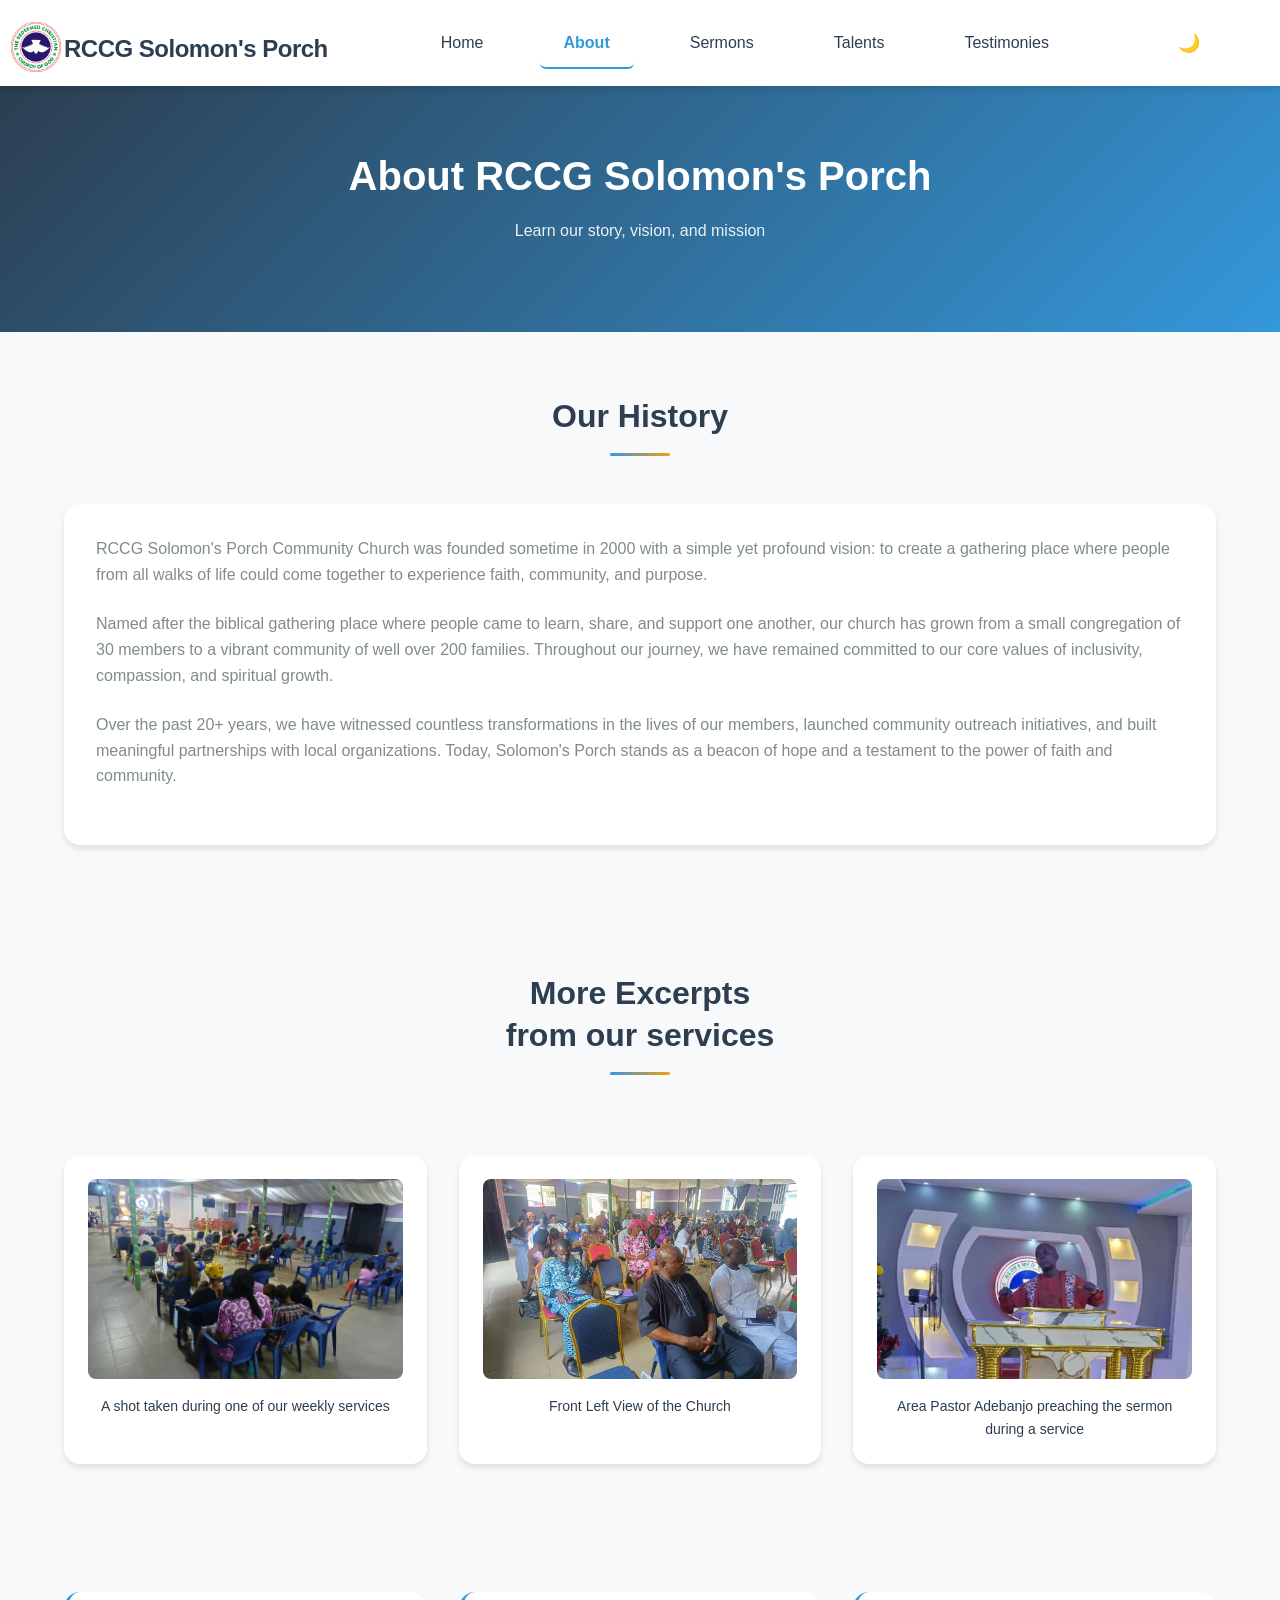
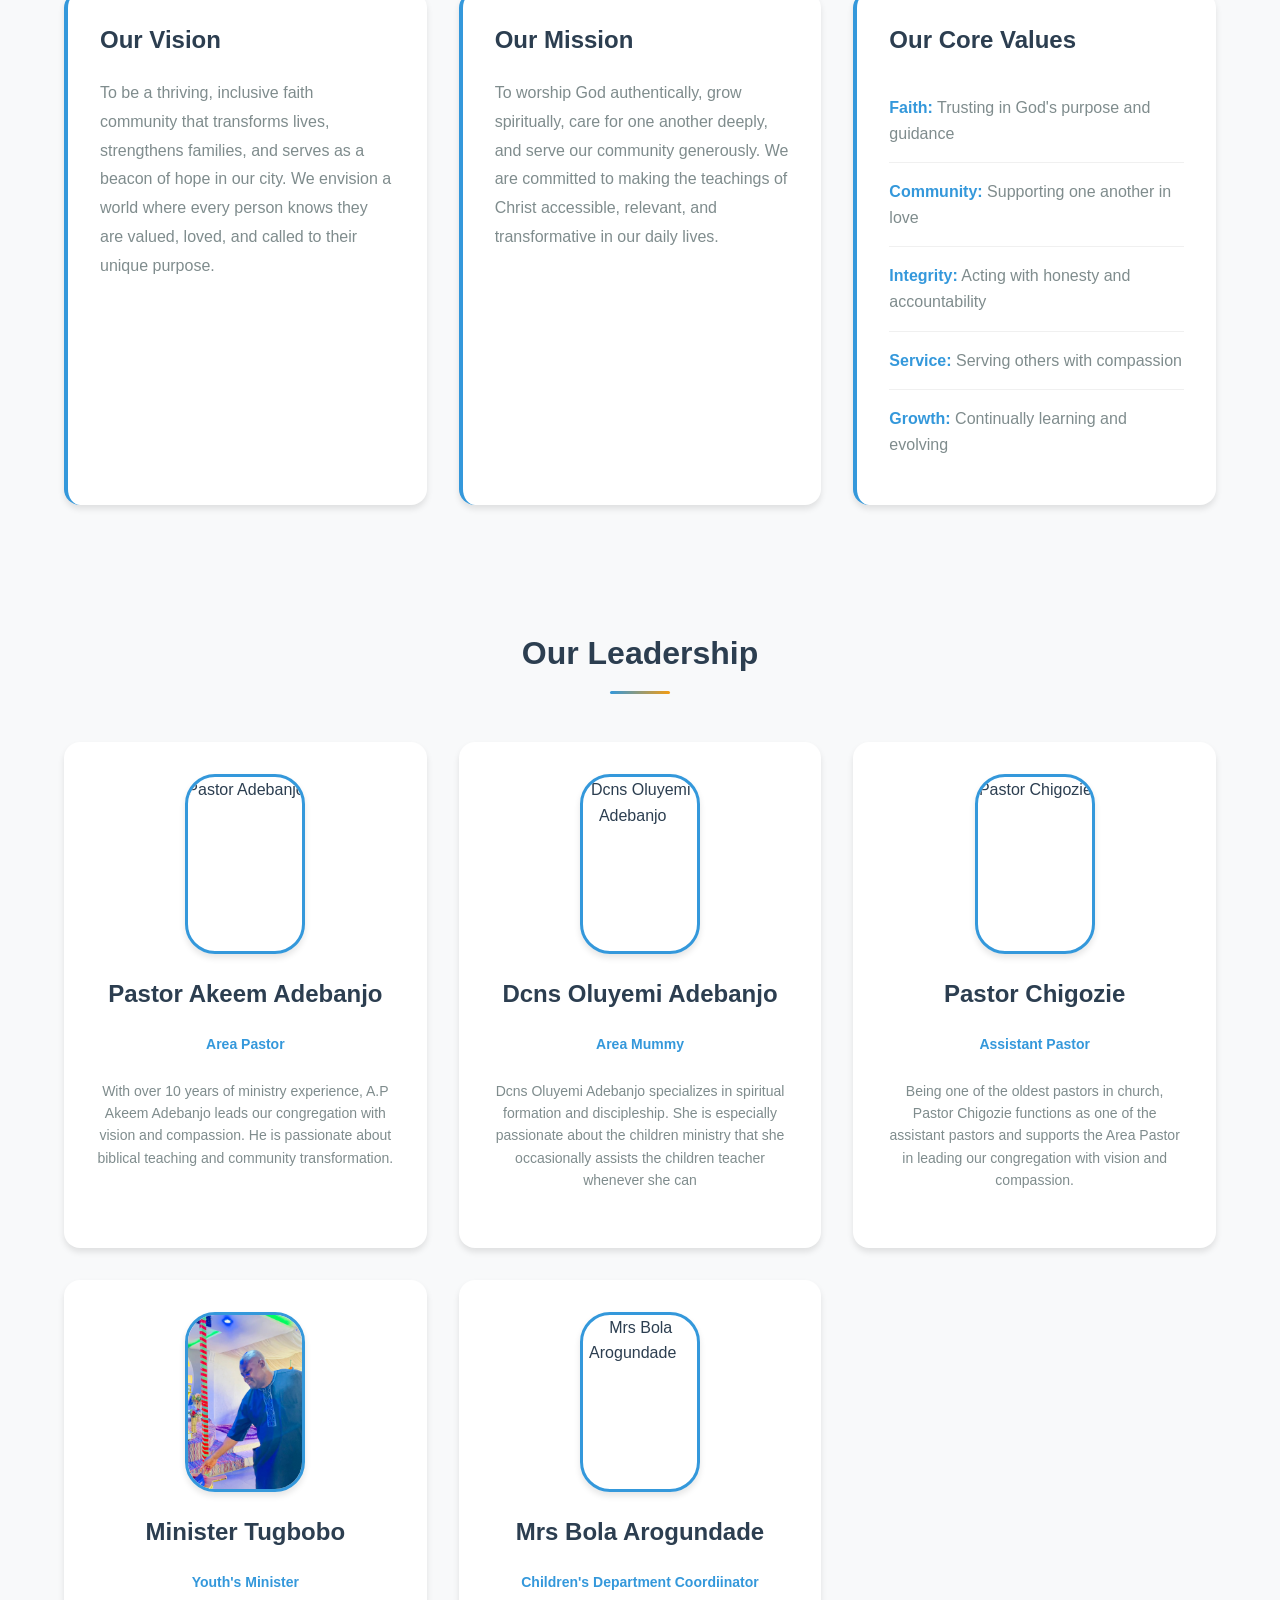
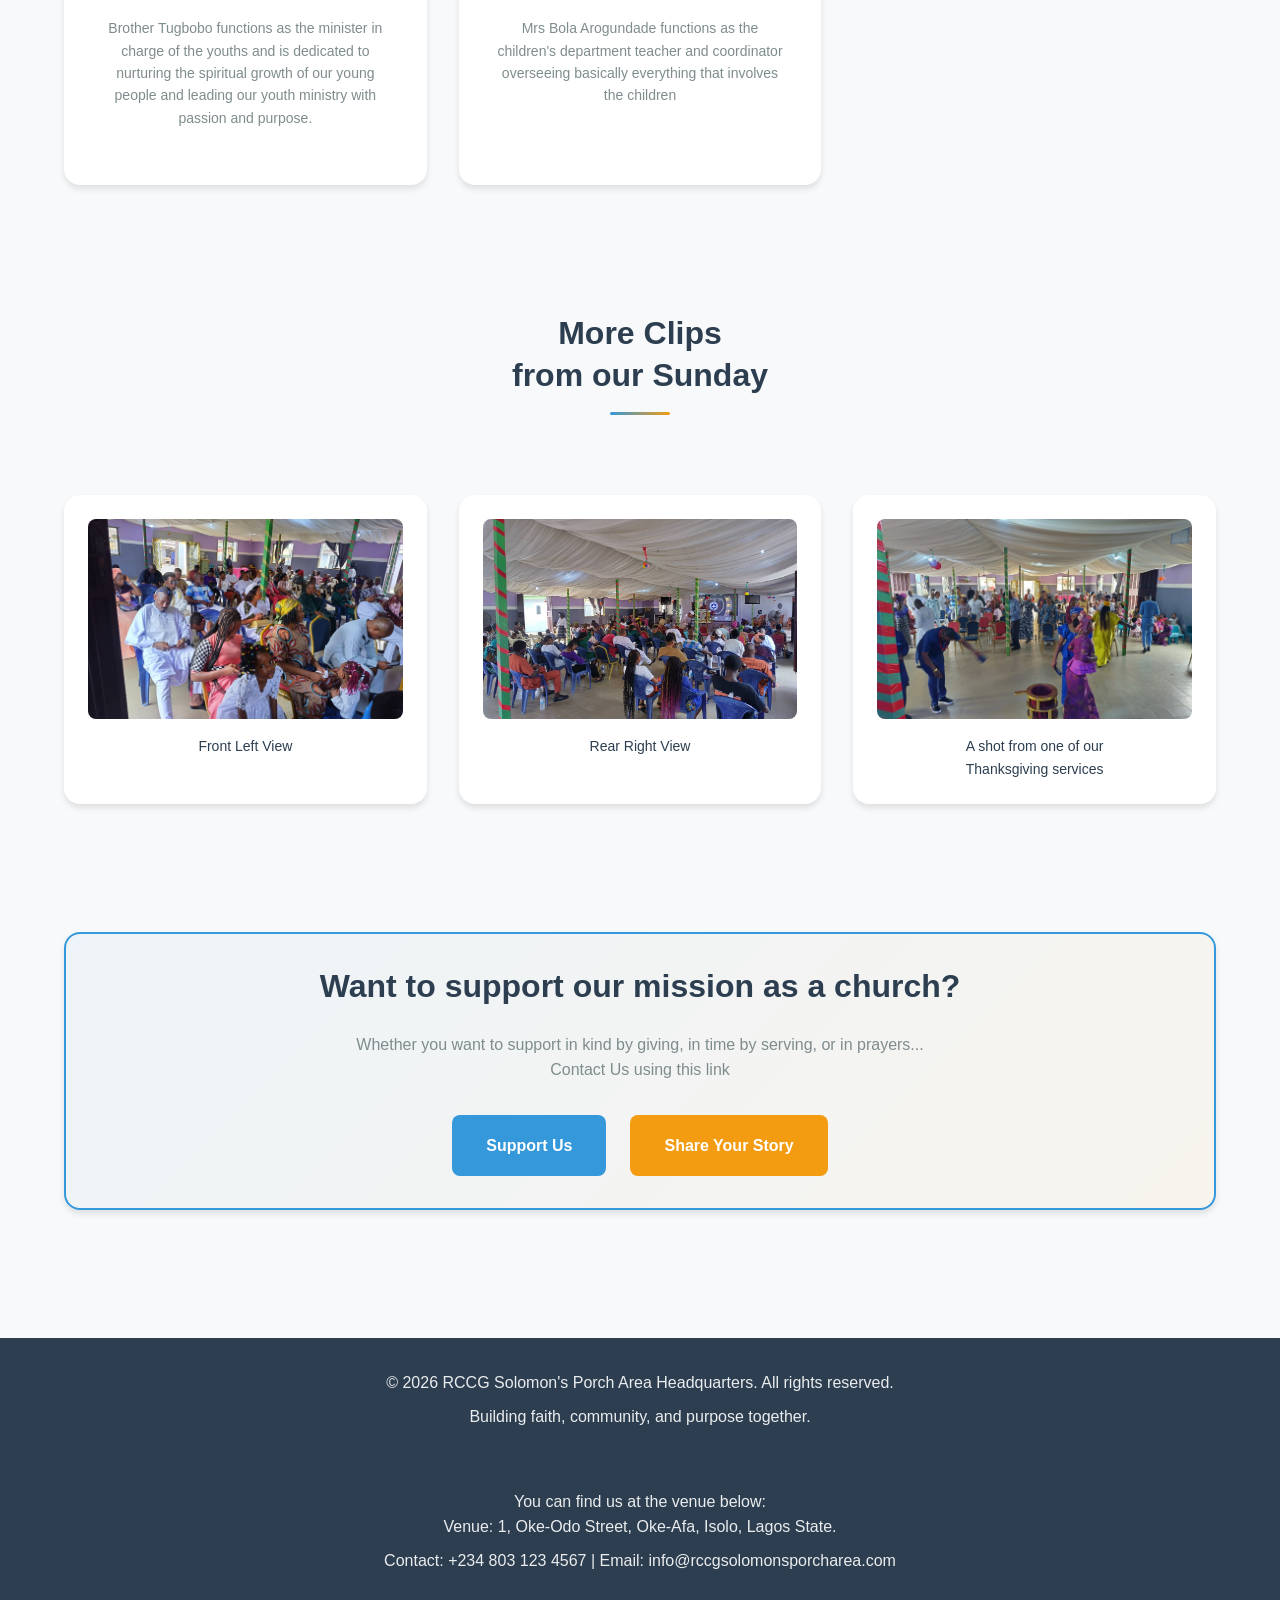
==== commit 1dce4b9e: "Replace emoji avatars with actual images in leadership section - Updated .leader-avatar styling to d" ====
--- a/about.html
+++ b/about.html
@@ -72,7 +72,7 @@
                         <p class="excerpt-caption">Area Pastor Adebanjo preaching the sermon <br>during a service</p>
                     </div>
                 </div>
-                <p class="muted-text">Tip: Replace the sample images in the <code>images/</code> folder and update src attributes as needed.</p>
+                <!-- <p class="muted-text">Tip: Replace the sample images in the <code>images/</code> folder and update src attributes as needed.</p> -->
 
                 <!-- Lightbox Modal -->
                 <div id="lightbox" class="modal hidden" aria-hidden="true" role="dialog" aria-label="Image lightbox">
@@ -123,36 +123,55 @@
             <div class="container">
                 <h2 class="section-title">Our Leadership</h2>
                 <div class="leadership-grid">
-                    <!-- Pastor 1 -->
-                    <div class="leadership-card">
-                        <div class="leader-avatar">👨‍🙏</div>
-                        <h3>Pastor Adebanjo</h3>
+
+                    <!-- Area Pastor -->
+                    <div class="leadership-card">
+                        <div class="leader-avatar">
+                            <img src="images/pastoradebanjo.jpg" loading="lazy" alt="Pastor Adebanjo">
+                        </div>
+                        <h3>Pastor Akeem Adebanjo</h3>
                         <p class="leadership-role">Area Pastor</p>
-                        <p class="leadership-bio">With over 10 years of ministry experience, Pst Adebanjo leads our congregation with vision and compassion. He is passionate about biblical teaching and community transformation.</p>
-                    </div>
-
-                    <!-- Pastor 2 -->
-                    <div class="leadership-card">
-                        <div class="leader-avatar">👩‍🙏</div>
-                        <h3>Pastor (Mrs) Adebanjo</h3>
+                        <p class="leadership-bio">With over 10 years of ministry experience, A.P Akeem Adebanjo leads our congregation with vision and compassion. He is passionate about biblical teaching and community transformation.</p>
+                    </div>
+
+                    <!-- Area Mummy -->
+                    <div class="leadership-card">
+                        <div class="leader-avatar">
+                            <img src="images/dncsadebanjo.jpg" loading="lazy" alt="Dcns Oluyemi Adebanjo">
+                        </div>
+                        <h3>Dcns Oluyemi Adebanjo</h3>
                         <p class="leadership-role">Area Mummy</p>
-                        <p class="leadership-bio">Pastor (Mrs) Adebanjo specializes in spiritual formation and discipleship. She is especially passionate about the children ministry that she occasionally assists the children teacher whenever she can</p>
-                    </div>
-
-                    <!-- Director -->
-                    <div class="leadership-card">
-                        <div class="leader-avatar">👨‍💼</div>
-                        <h3>Pastor Arogundade</h3>
-                        <p class="leadership-role">Parish Coordiinator</p>
-                        <p class="leadership-bio">Pastor Arogundade coordinates our community service initiatives and partnerships.</p>
-                    </div>
-
-                    <!-- Music Director -->
-                    <div class="leadership-card">
-                        <div class="leader-avatar">👩‍🎵</div>
+                        <p class="leadership-bio">Dcns Oluyemi Adebanjo specializes in spiritual formation and discipleship. She is especially passionate about the children ministry that she occasionally assists the children teacher whenever she can</p>
+                    </div>
+
+                    <!-- Assistant Pastor Chigozie -->
+                    <div class="leadership-card">
+                        <div class="leader-avatar">
+                            <img src="images/pastorchigozie.jpg" loading="lazy" alt="Pastor Chigozie">
+                        </div>
+                        <h3>Pastor Chigozie</h3>
+                        <p class="leadership-role">Assistant Pastor</p>
+                        <p class="leadership-bio">Being one of the oldest pastors in church, Pastor Chigozie functions as one of the assistant pastors and supports the Area Pastor in leading our congregation with vision and compassion.</p>
+                    </div>
+
+                    <!-- Youth Minister -->
+                    <div class="leadership-card">
+                        <div class="leader-avatar">
+                            <img src="images/brotugbobo.jpeg" loading="lazy" alt="Brother Tugbobo">
+                        </div>
+                        <h3>Minister Tugbobo</h3>
+                        <p class="leadership-role">Youth's Minister</p>
+                        <p class="leadership-bio">Brother Tugbobo functions as the minister in charge of the youths and is dedicated to nurturing the spiritual growth of our young people and leading our youth ministry with passion and purpose.</p>
+                    </div>
+
+                    <!-- Children's Coordinator -->
+                    <div class="leadership-card">
+                        <div class="leader-avatar">
+                            <img src="images/mrsarogundade.jpg" loading="lazy" alt="Mrs Bola Arogundade">
+                        </div>
                         <h3>Mrs Bola Arogundade</h3>
-                        <p class="leadership-role">Assistant Parish Coordiinator</p>
-                        <p class="leadership-bio">Mrs Bola Arogundade functions as the women leader of the church and also assists the Area Mummy in the childrens department.</p>
+                        <p class="leadership-role">Children's Department Coordiinator</p>
+                        <p class="leadership-bio">Mrs Bola Arogundade functions as the children's department teacher and coordinator overseeing basically everything that involves the children</p>
                     </div>
                 </div>
             </div>
@@ -181,7 +200,7 @@
                         <p class="excerpt-caption">A shot from one of our <br>Thanksgiving services</p>
                     </div>
                 </div>
-                <p class="muted-text">Tip: Replace the sample images in the <code>images/</code> folder and update src attributes as needed.</p>
+                <!-- <p class="muted-text">Tip: Replace the sample images in the <code>images/</code> folder and update src attributes as needed.</p> -->
 
                 <!-- Lightbox Modal -->
                 <div id="lightbox" class="modal hidden" aria-hidden="true" role="dialog" aria-label="Image lightbox">
@@ -216,6 +235,14 @@
         <div class="container">
             <p>&copy; 2026 RCCG Solomon's Porch Area Headquarters. All rights reserved.</p>
             <p>Building faith, community, and purpose together.</p>
+
+            <br><br>
+
+            <p>You can find us at the venue below:
+                <br>Venue: 1, Oke-Odo Street, Oke-Afa, Isolo, Lagos State.</p>
+                <p>Contact: +234 803 123 4567 | Email: info@rccgsolomonsporcharea.com</p>
+            </p>
+
         </div>
     </footer>
 
--- a/css/styles.css
+++ b/css/styles.css
@@ -127,6 +127,51 @@
     transition: background 0.5s, transform 0.5s;
 }
 
+
+
+/* Pre-Gallery Styles */
+.container-gallery {
+    margin: var(--spacing-lg) 0;
+}
+
+.gallery-list {
+    display: grid;
+    grid-template-columns: repeat(auto-fit, minmax(300px, 1fr));
+    gap: var(--spacing-md);
+    padding: var(--spacing-md);
+}
+
+/* Mobile responsiveness */
+@media (max-width: 600px) {
+    .gallery-list {
+        grid-template-columns: 1fr;
+    }
+}
+
+    /* No flex-shrink needed for grid */
+
+
+
+.img-holder {
+    width: 100%;
+    aspect-ratio: 700 / 925; /* Maintain aspect ratio */
+    overflow: hidden;
+    border-radius: var(--radius-md);
+    box-shadow: var(--shadow-md);
+}
+
+.img-cover {
+    display: grid;
+    width: 700px;
+    height: 100%;
+    object-fit: cover;
+    transition: transform 0.3s ease;
+}
+
+.img-cover:hover {
+    transform: scale(1.05);
+}
+
 /* Excerpts Section */
 .excerpts-grid {
     display: grid;
@@ -900,8 +945,19 @@
 }
 
 .leader-avatar {
-    font-size: 4rem;
-    margin-bottom: var(--spacing-md);
+    width: 120px;
+    height: 180px;
+    margin: 0 auto var(--spacing-md);
+    border-radius: 30px;
+    overflow: hidden;
+    border: 3px solid var(--secondary-color);
+    box-shadow: var(--shadow-md);
+}
+
+.leader-avatar img {
+    width: 145px;
+    height: 220px;
+    object-fit: cover;
 }
 
 .leadership-role {
@@ -1217,7 +1273,8 @@
     }
 
     .leader-avatar {
-        font-size: 3rem;
+        width: 120px;
+        height: 100%;
     }
 
     .page-header {
@@ -1267,6 +1324,26 @@
 
     .excerpt-item img {
         height: 150px;
+    }
+
+    .img-holder {
+        width: var(--width, 100%);
+        height: var(--height, 100%);
+        grid-template-columns: 1fr;
+        gap: var(--spacing-md);
+        aspect-ratio: 700 / 925; /* Maintain aspect ratio */
+        overflow: hidden;
+        border-radius: var(--radius-md);
+        box-shadow: var(--shadow-md);
+    }
+
+
+    .img-cover {
+        display: grid;
+        width: 450px;
+        height: 100%;
+        object-fit: cover;
+        transition: transform 0.3s ease;
     }
 }
 
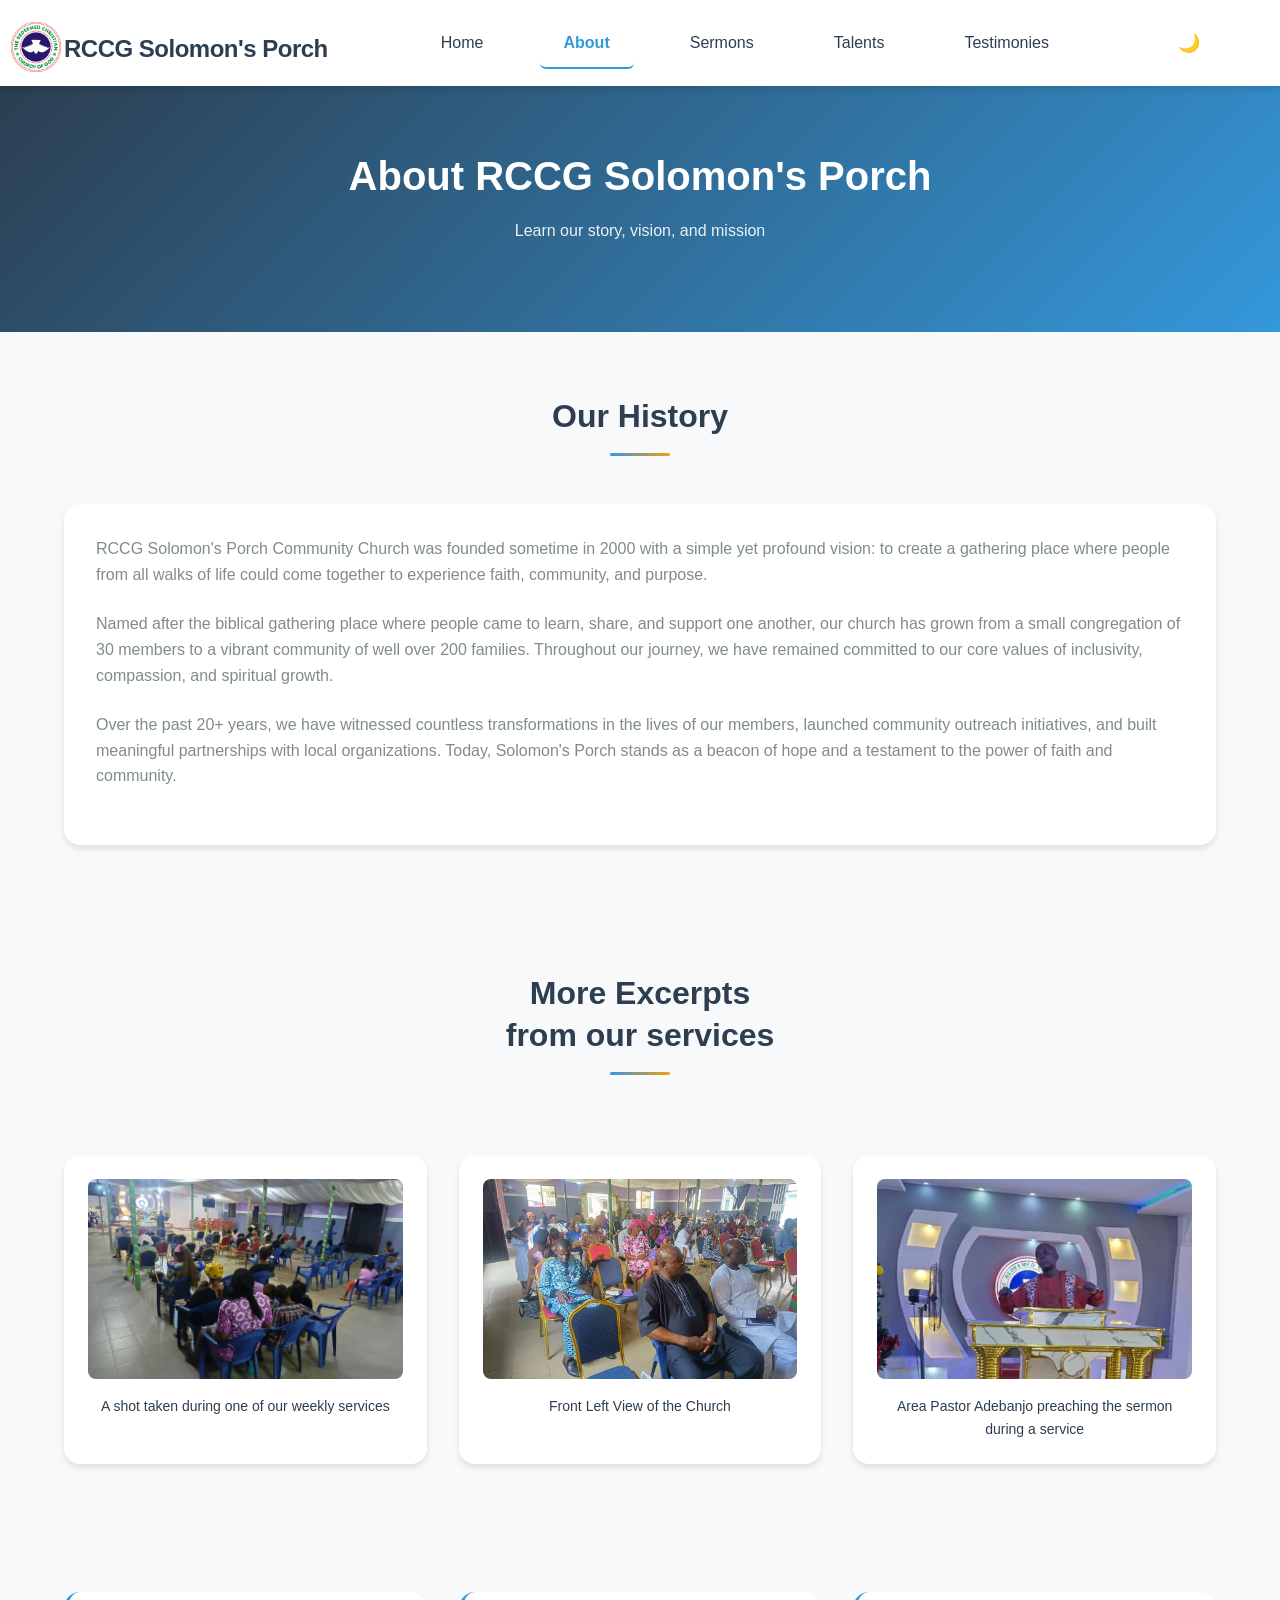
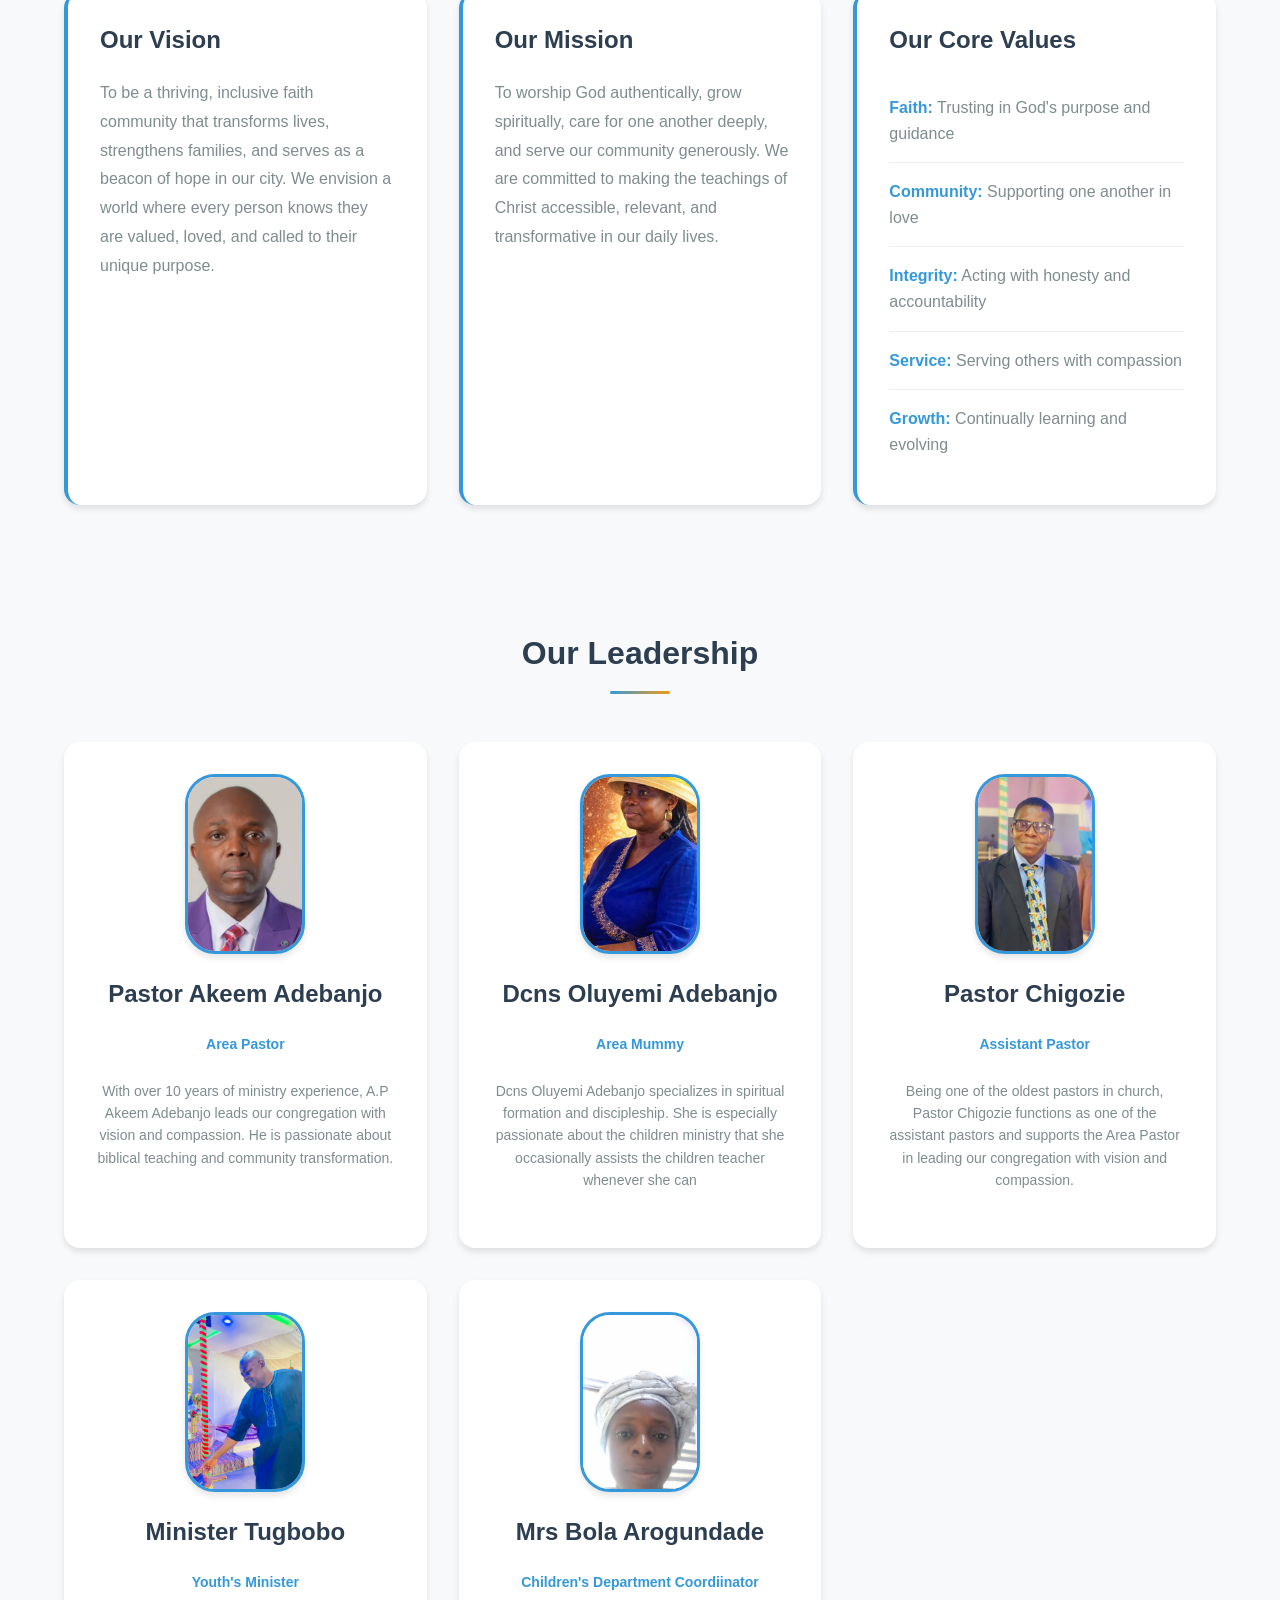
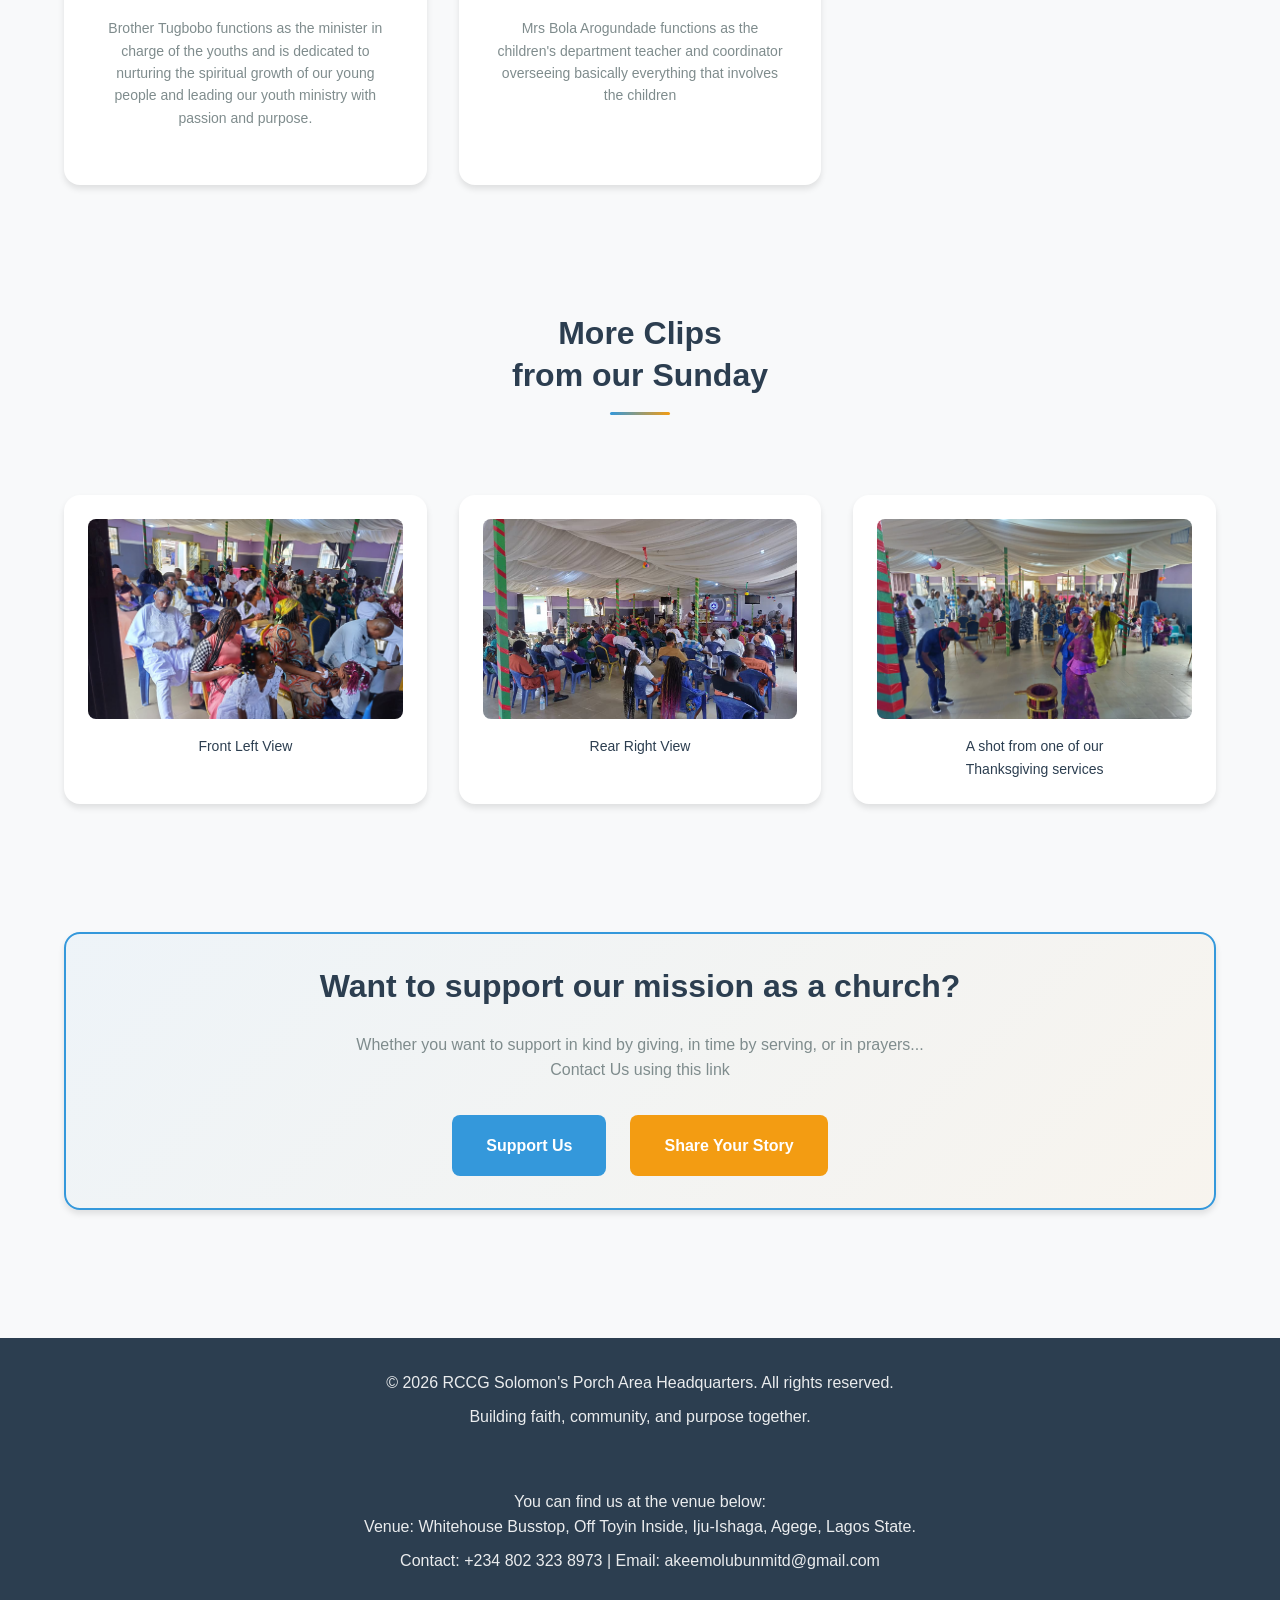
==== commit 506026df: "Update multiple HTML files" ====
--- a/about.html
+++ b/about.html
@@ -239,8 +239,8 @@
             <br><br>
 
             <p>You can find us at the venue below:
-                <br>Venue: 1, Oke-Odo Street, Oke-Afa, Isolo, Lagos State.</p>
-                <p>Contact: +234 803 123 4567 | Email: info@rccgsolomonsporcharea.com</p>
+                <br>Venue: Whitehouse Busstop, Off Toyin Inside, Iju-Ishaga, Agege, Lagos State.</p>
+                <p>Contact: +234 802 323 8973 | Email: akeemolubunmitd@gmail.com</p>
             </p>
 
         </div>
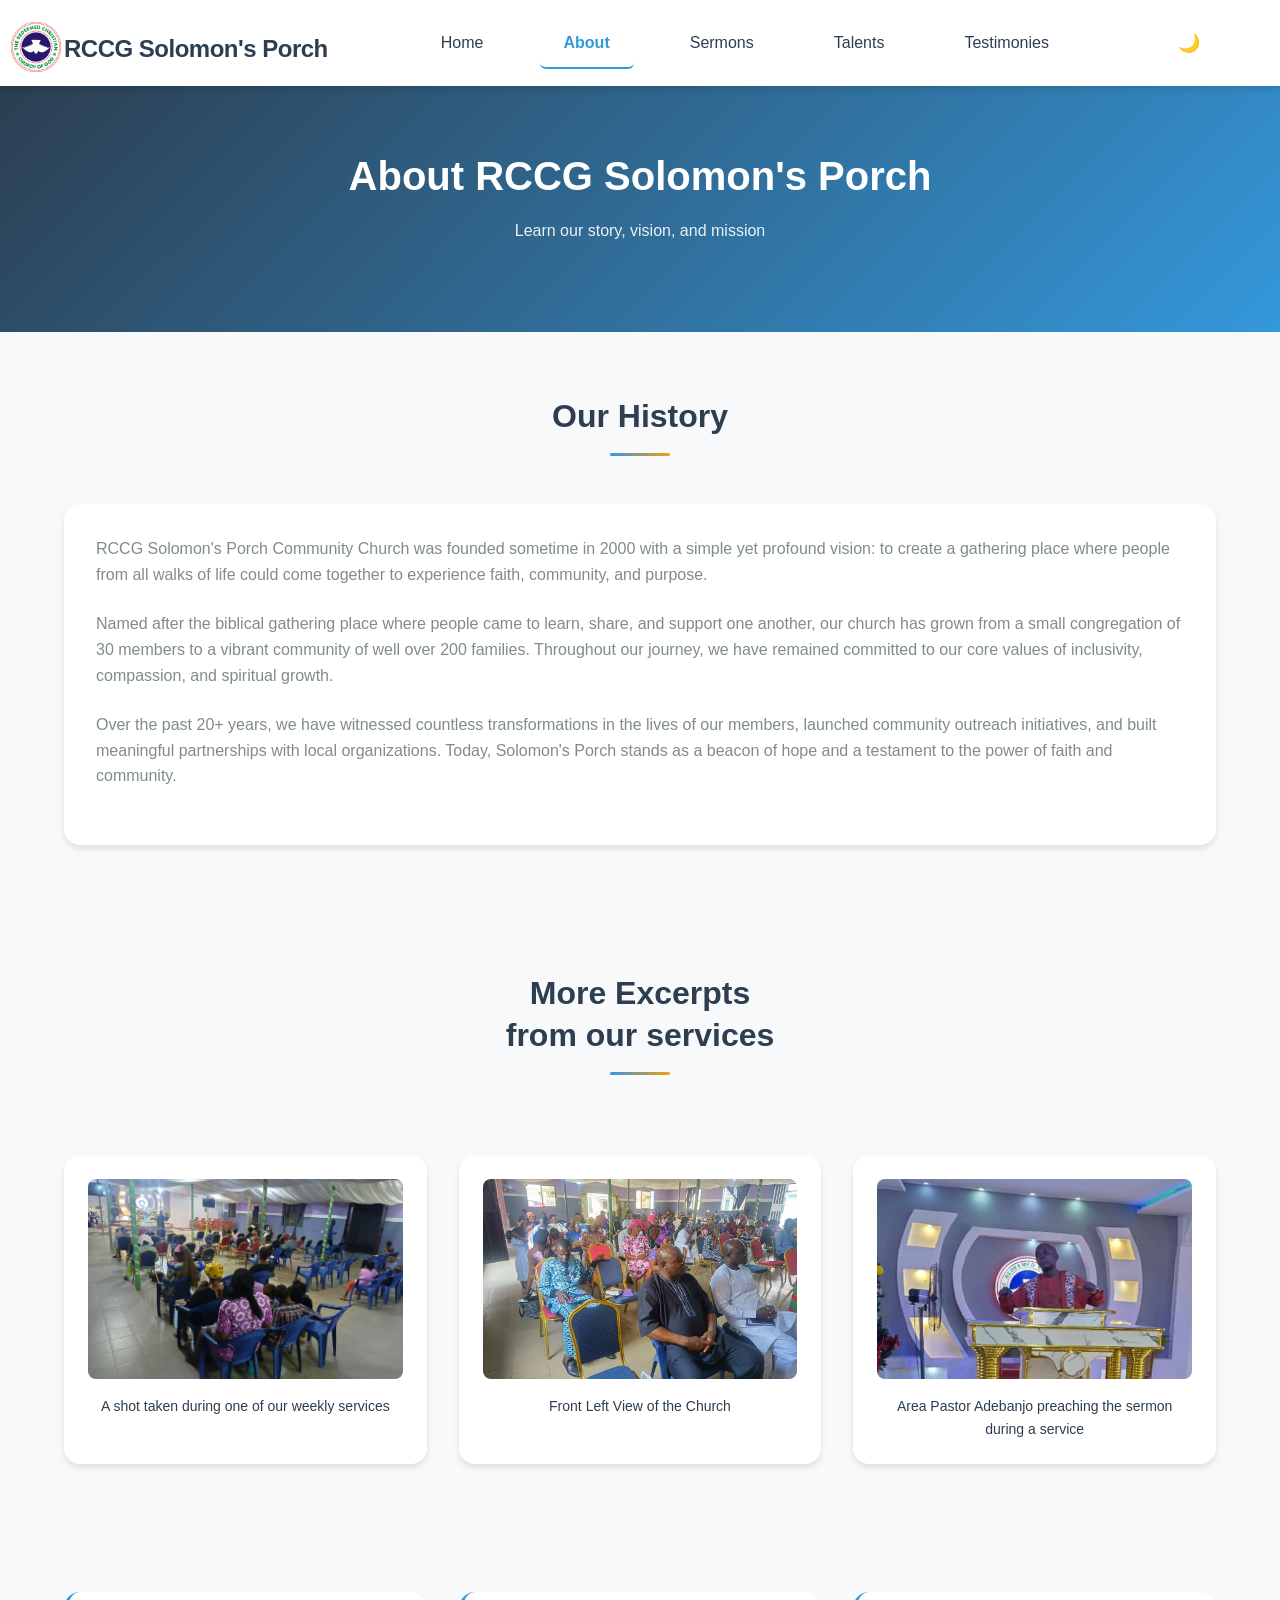
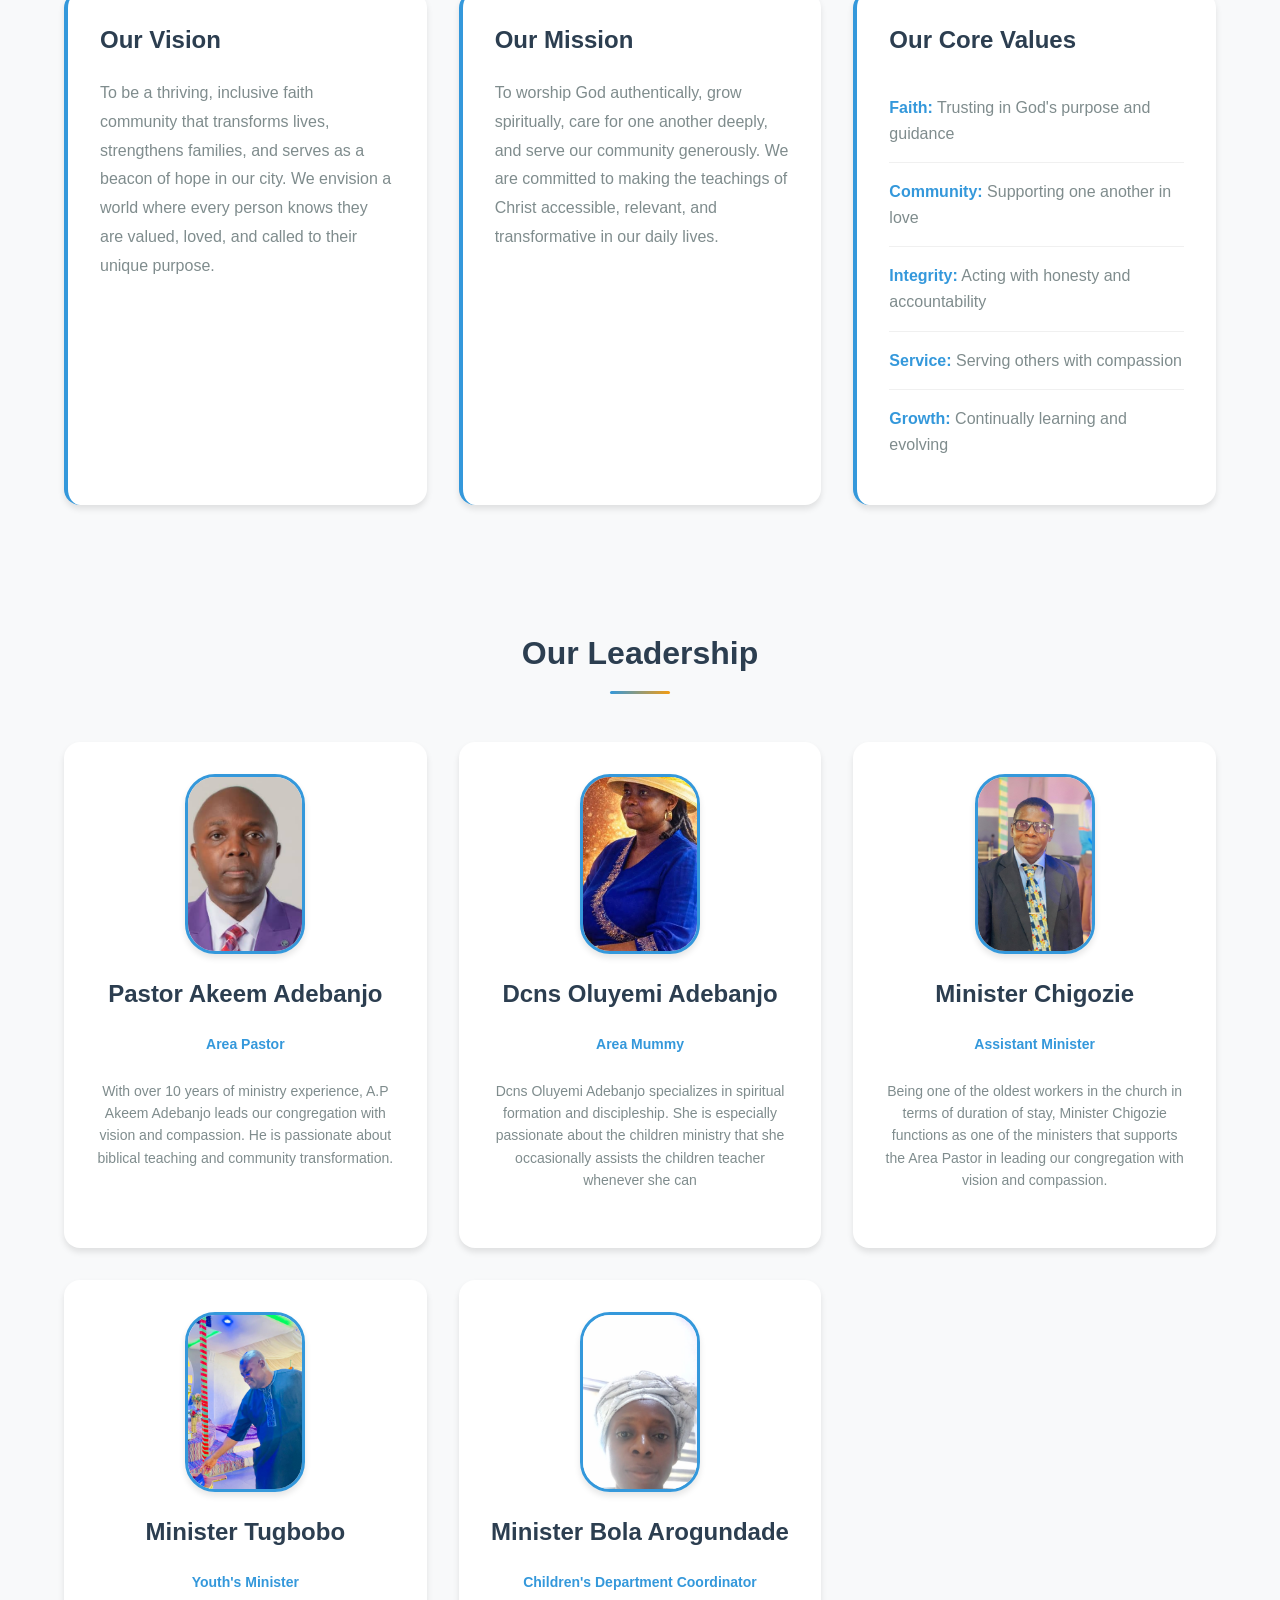
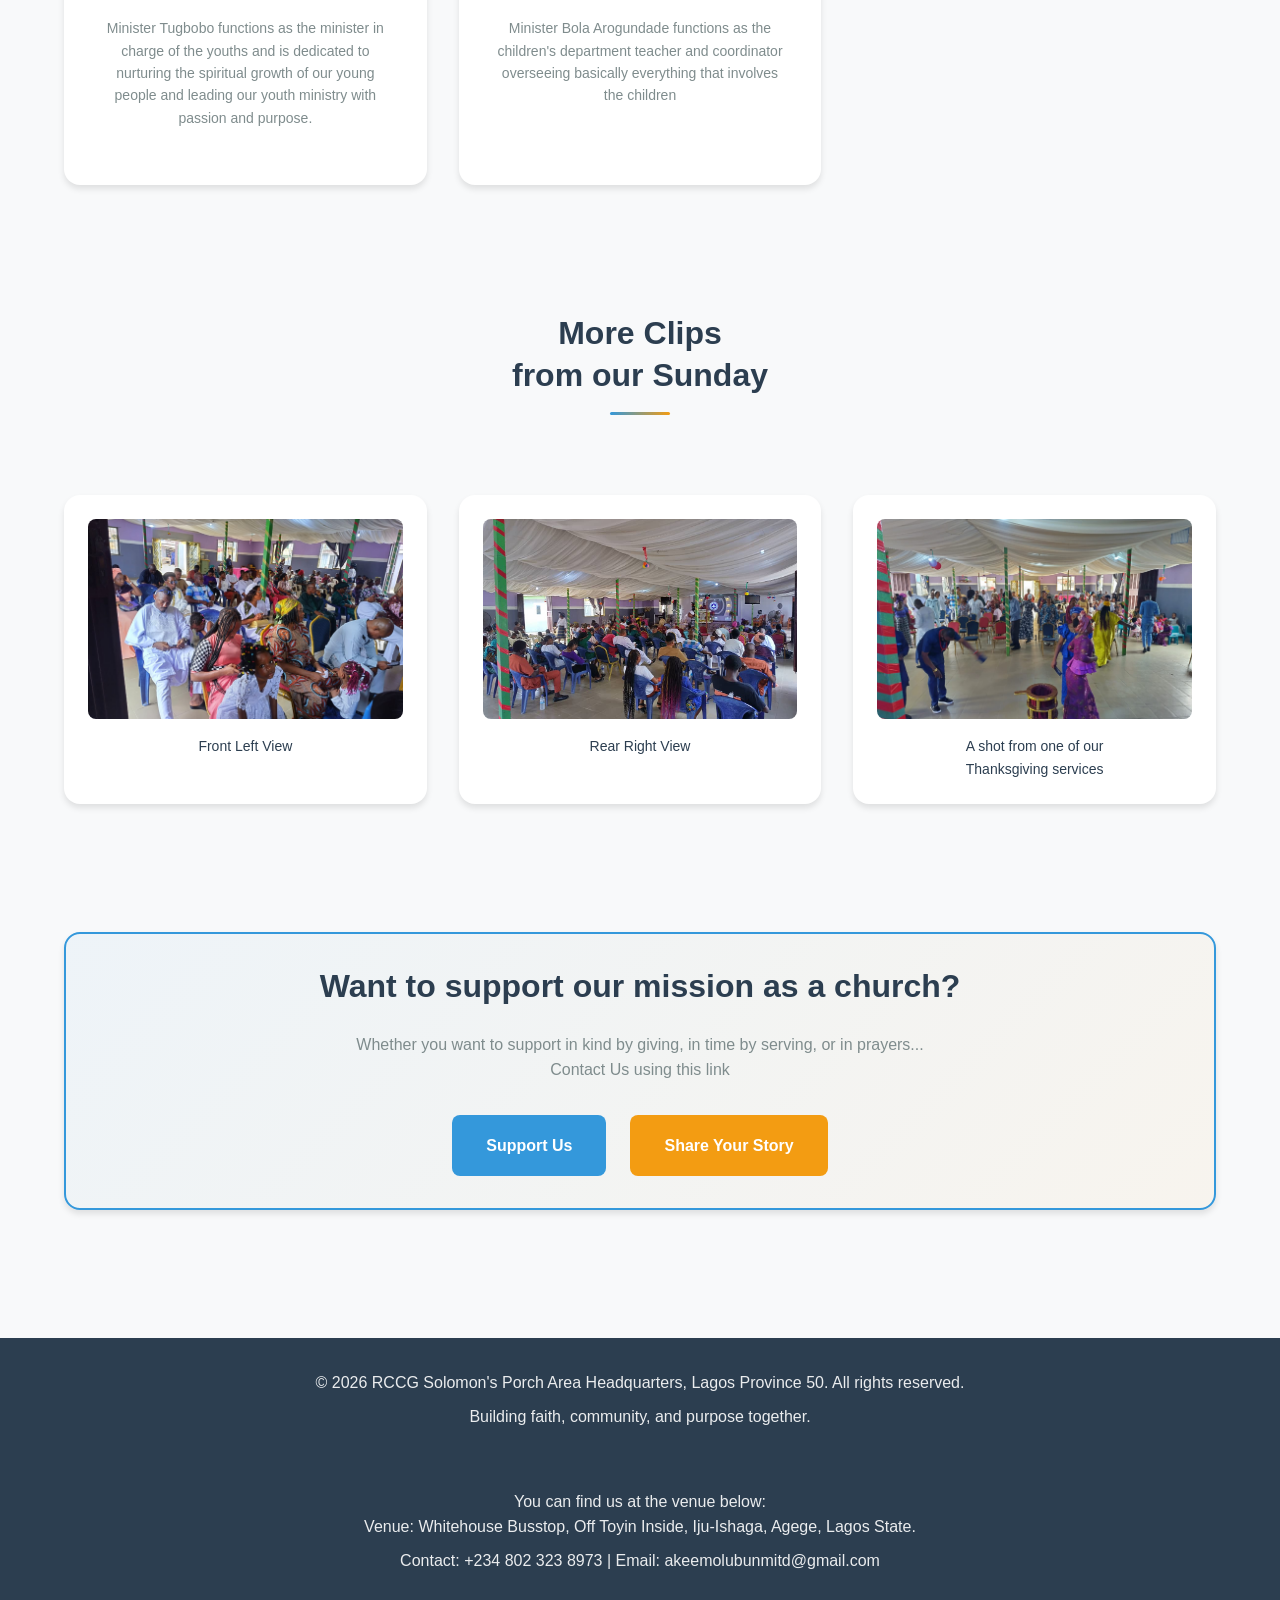
==== commit b2f29852: "Commit all changes" ====
--- a/about.html
+++ b/about.html
@@ -144,24 +144,24 @@
                         <p class="leadership-bio">Dcns Oluyemi Adebanjo specializes in spiritual formation and discipleship. She is especially passionate about the children ministry that she occasionally assists the children teacher whenever she can</p>
                     </div>
 
-                    <!-- Assistant Pastor Chigozie -->
-                    <div class="leadership-card">
-                        <div class="leader-avatar">
-                            <img src="images/pastorchigozie.jpg" loading="lazy" alt="Pastor Chigozie">
-                        </div>
-                        <h3>Pastor Chigozie</h3>
-                        <p class="leadership-role">Assistant Pastor</p>
-                        <p class="leadership-bio">Being one of the oldest pastors in church, Pastor Chigozie functions as one of the assistant pastors and supports the Area Pastor in leading our congregation with vision and compassion.</p>
+                    <!-- Minister Chigozie -->
+                    <div class="leadership-card">
+                        <div class="leader-avatar">
+                            <img src="images/pastorchigozie.jpg" loading="lazy" alt="Minister Chigozie">
+                        </div>
+                        <h3>Minister Chigozie</h3>
+                        <p class="leadership-role">Assistant Minister</p>
+                        <p class="leadership-bio">Being one of the oldest workers in the church in terms of duration of stay, Minister Chigozie functions as one of the ministers that supports the Area Pastor in leading our congregation with vision and compassion.</p>
                     </div>
 
                     <!-- Youth Minister -->
                     <div class="leadership-card">
                         <div class="leader-avatar">
-                            <img src="images/brotugbobo.jpeg" loading="lazy" alt="Brother Tugbobo">
+                            <img src="images/brotugbobo.jpeg" loading="lazy" alt="Minister Tugbobo">
                         </div>
                         <h3>Minister Tugbobo</h3>
                         <p class="leadership-role">Youth's Minister</p>
-                        <p class="leadership-bio">Brother Tugbobo functions as the minister in charge of the youths and is dedicated to nurturing the spiritual growth of our young people and leading our youth ministry with passion and purpose.</p>
+                        <p class="leadership-bio">Minister Tugbobo functions as the minister in charge of the youths and is dedicated to nurturing the spiritual growth of our young people and leading our youth ministry with passion and purpose.</p>
                     </div>
 
                     <!-- Children's Coordinator -->
@@ -169,9 +169,9 @@
                         <div class="leader-avatar">
                             <img src="images/mrsarogundade.jpg" loading="lazy" alt="Mrs Bola Arogundade">
                         </div>
-                        <h3>Mrs Bola Arogundade</h3>
-                        <p class="leadership-role">Children's Department Coordiinator</p>
-                        <p class="leadership-bio">Mrs Bola Arogundade functions as the children's department teacher and coordinator overseeing basically everything that involves the children</p>
+                        <h3>Minister Bola Arogundade</h3>
+                        <p class="leadership-role">Children's Department Coordinator</p>
+                        <p class="leadership-bio">Minister Bola Arogundade functions as the children's department teacher and coordinator overseeing basically everything that involves the children</p>
                     </div>
                 </div>
             </div>
@@ -233,7 +233,7 @@
     <!-- Footer -->
     <footer class="footer">
         <div class="container">
-            <p>&copy; 2026 RCCG Solomon's Porch Area Headquarters. All rights reserved.</p>
+            <p>&copy; 2026 RCCG Solomon's Porch Area Headquarters, Lagos Province 50. All rights reserved.</p>
             <p>Building faith, community, and purpose together.</p>
 
             <br><br>
